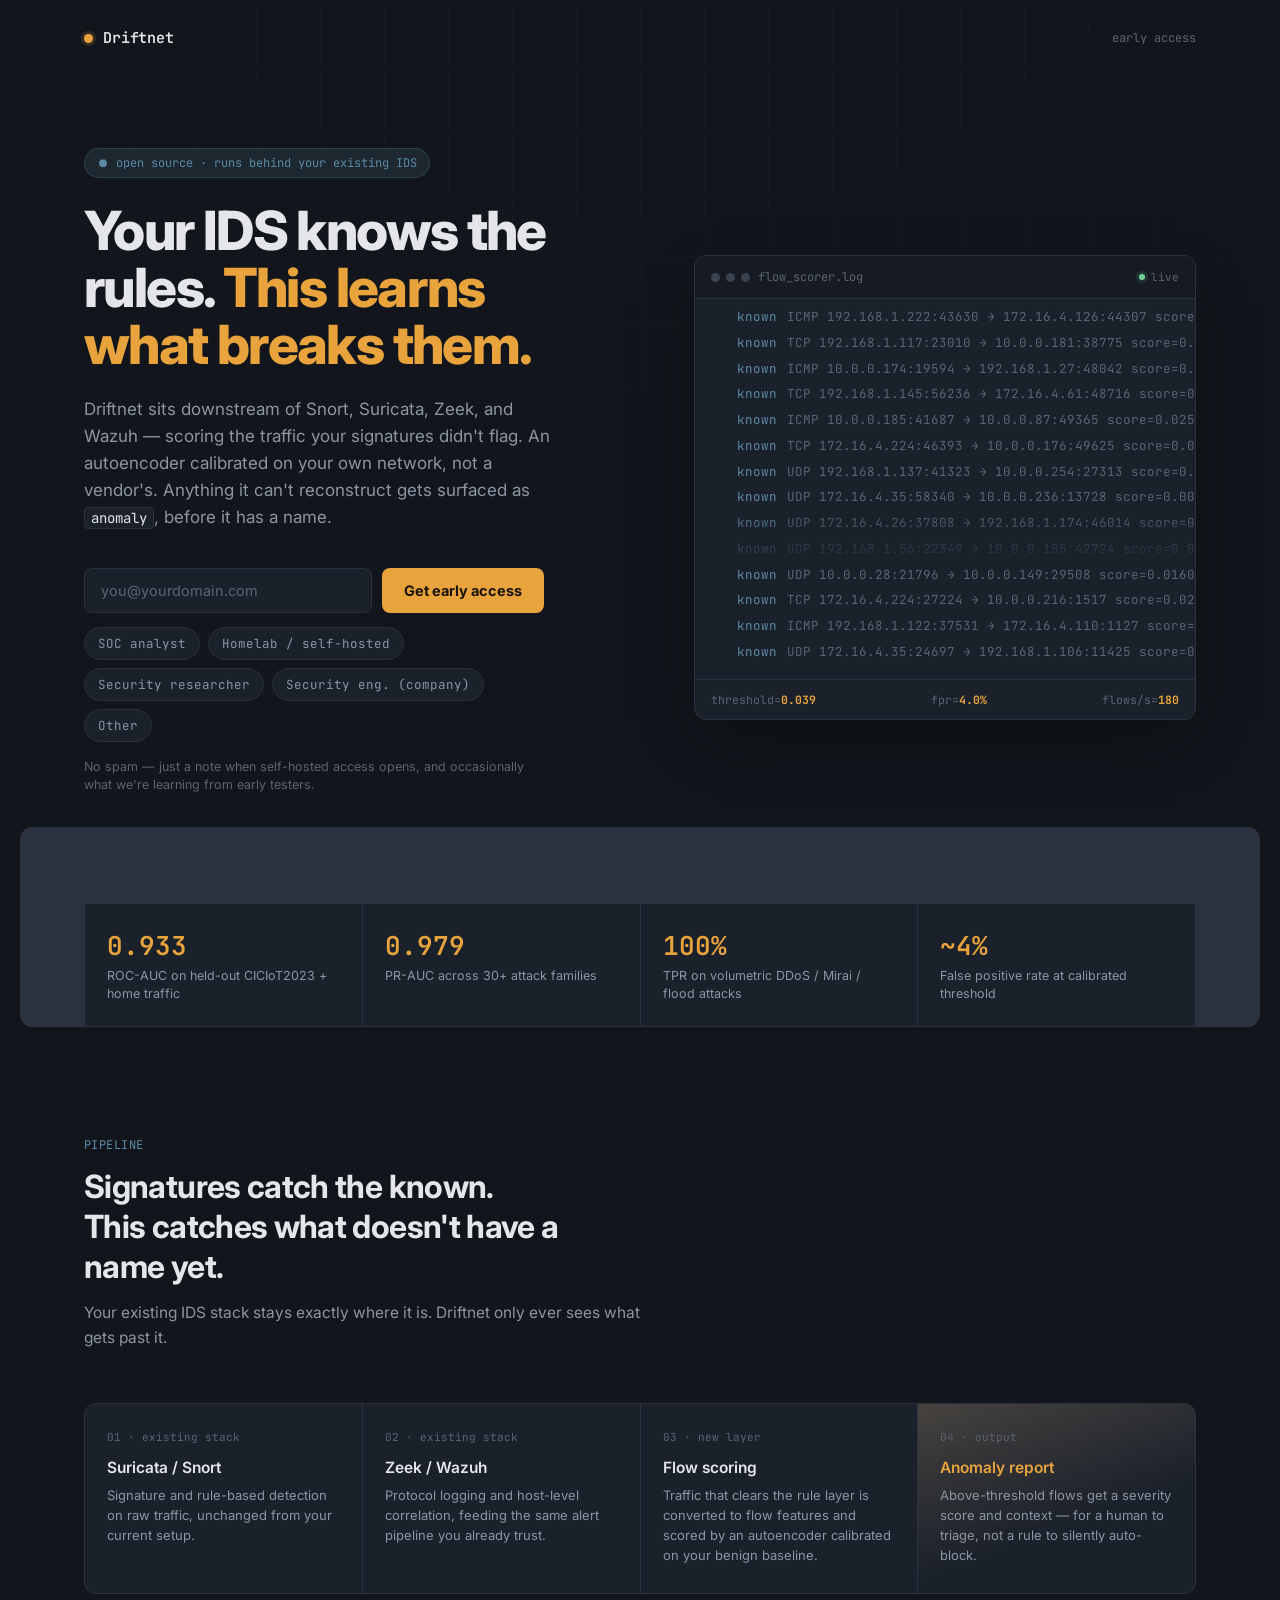
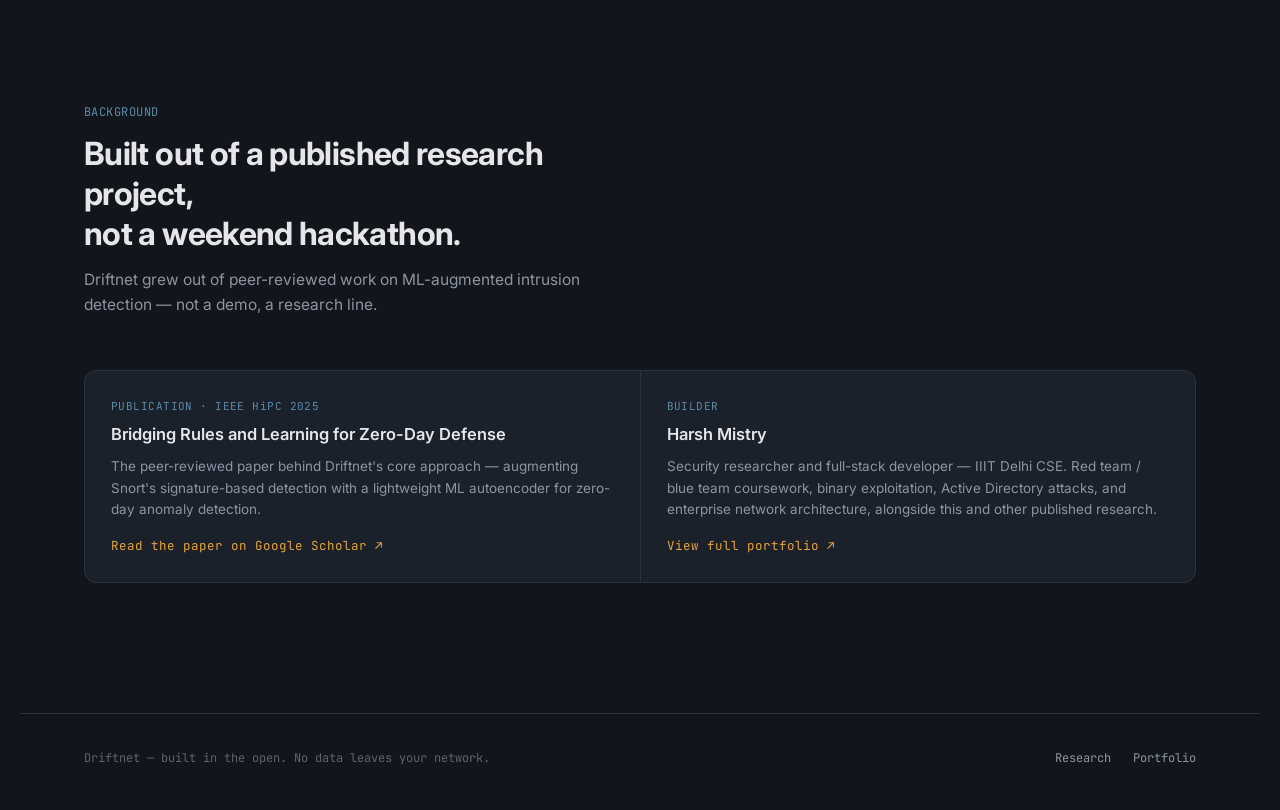
==== index.html @ 65f0adce "chore: initialize models and test" ====
<!doctype html>
<html lang="en">
    <head>
        <meta charset="UTF-8" />
        <meta name="viewport" content="width=device-width, initial-scale=1.0" />
        <title>Driftnet — Catch what your IDS missed</title>
        <style>
            @import url("https://fonts.googleapis.com/css2?family=Inter:wght@400;500;600;700;800&family=JetBrains+Mono:wght@400;500;600&display=swap");

            :root {
                --bg: #12161c;
                --surface: #1b212b;
                --surface-2: #20283380;
                --border: #2a323f;
                --text: #e4e6ea;
                --text-dim: #8c95a3;
                --text-faint: #5b6472;
                --amber: #e8a33d;
                --amber-dim: #e8a33d26;
                --steel: #5b8aa6;
                --steel-dim: #5b8aa626;
                --mono: "JetBrains Mono", monospace;
                --sans: "Inter", -apple-system, sans-serif;
            }

            * {
                margin: 0;
                padding: 0;
                box-sizing: border-box;
            }

            body {
                background: var(--bg);
                color: var(--text);
                font-family: var(--sans);
                -webkit-font-smoothing: antialiased;
                overflow-x: hidden;
            }

            a {
                color: inherit;
                text-decoration: none;
            }

            ::selection {
                background: var(--amber-dim);
                color: var(--amber);
            }

            /* ---------- background texture ---------- */
            .grid-overlay {
                position: fixed;
                inset: 0;
                background-image:
                    linear-gradient(var(--border) 1px, transparent 1px),
                    linear-gradient(90deg, var(--border) 1px, transparent 1px);
                background-size: 64px 64px;
                opacity: 0.18;
                pointer-events: none;
                z-index: 0;
                mask-image: radial-gradient(
                    ellipse 80% 60% at 50% 0%,
                    black 40%,
                    transparent 90%
                );
            }

            /* ---------- nav ---------- */
            nav {
                position: relative;
                z-index: 10;
                display: flex;
                align-items: center;
                justify-content: space-between;
                padding: 28px clamp(20px, 5vw, 64px);
                max-width: 1240px;
                margin: 0 auto;
            }

            .logo {
                display: flex;
                align-items: center;
                gap: 10px;
                font-family: var(--mono);
                font-weight: 600;
                font-size: 15px;
                letter-spacing: -0.01em;
            }

            .logo-mark {
                width: 9px;
                height: 9px;
                border-radius: 50%;
                background: var(--amber);
                box-shadow: 0 0 0 3px var(--amber-dim);
            }

            .nav-meta {
                font-family: var(--mono);
                font-size: 12px;
                color: var(--text-faint);
                display: flex;
                align-items: center;
                gap: 8px;
            }

            /* ---------- hero ---------- */
            .hero {
                position: relative;
                z-index: 5;
                max-width: 1240px;
                margin: 0 auto;
                padding: clamp(40px, 8vh, 88px) clamp(20px, 5vw, 64px) 0;
                display: grid;
                grid-template-columns: 1.05fr 0.95fr;
                gap: 56px;
                align-items: center;
            }

            @media (max-width: 920px) {
                .hero {
                    grid-template-columns: 1fr;
                    padding-top: 32px;
                }
            }

            .eyebrow {
                display: inline-flex;
                align-items: center;
                gap: 8px;
                font-family: var(--mono);
                font-size: 12px;
                color: var(--steel);
                background: var(--steel-dim);
                border: 1px solid #5b8aa640;
                padding: 6px 12px;
                border-radius: 100px;
                margin-bottom: 24px;
            }

            h1 {
                font-size: clamp(34px, 4.4vw, 54px);
                line-height: 1.06;
                letter-spacing: -0.03em;
                font-weight: 800;
                margin-bottom: 22px;
            }

            h1 .accent {
                color: var(--amber);
            }

            .sub {
                font-size: 17px;
                line-height: 1.6;
                color: var(--text-dim);
                max-width: 480px;
                margin-bottom: 36px;
            }

            .sub code {
                font-family: var(--mono);
                font-size: 14px;
                background: var(--surface);
                border: 1px solid var(--border);
                padding: 1px 6px;
                border-radius: 4px;
                color: var(--text);
            }

            /* ---------- form ---------- */
            .signup {
                max-width: 460px;
            }

            .signup-row {
                display: flex;
                gap: 10px;
                margin-bottom: 14px;
            }

            @media (max-width: 480px) {
                .signup-row {
                    flex-direction: column;
                }
            }

            input[type="email"] {
                flex: 1;
                background: var(--surface);
                border: 1px solid var(--border);
                border-radius: 8px;
                padding: 13px 16px;
                color: var(--text);
                font-family: var(--sans);
                font-size: 14.5px;
                outline: none;
                transition: border-color 0.15s ease;
                min-width: 0;
            }

            input[type="email"]:focus {
                border-color: var(--amber);
            }

            input[type="email"]::placeholder {
                color: var(--text-faint);
            }

            .btn {
                background: var(--amber);
                color: #1a1305;
                border: none;
                border-radius: 8px;
                padding: 13px 22px;
                font-family: var(--sans);
                font-weight: 700;
                font-size: 14.5px;
                cursor: pointer;
                white-space: nowrap;
                transition:
                    transform 0.12s ease,
                    box-shadow 0.12s ease;
            }

            .btn:hover {
                transform: translateY(-1px);
                box-shadow: 0 6px 20px -4px var(--amber-dim);
            }
            .btn:active {
                transform: translateY(0);
            }
            .btn:disabled {
                opacity: 0.6;
                cursor: default;
                transform: none;
                box-shadow: none;
            }

            .role-select {
                display: flex;
                flex-wrap: wrap;
                gap: 8px;
                margin-bottom: 16px;
            }

            .role-chip {
                font-family: var(--mono);
                font-size: 12.5px;
                color: var(--text-dim);
                background: var(--surface);
                border: 1px solid var(--border);
                padding: 7px 13px;
                border-radius: 100px;
                cursor: pointer;
                transition: all 0.12s ease;
                user-select: none;
            }

            .role-chip:hover {
                border-color: var(--text-faint);
                color: var(--text);
            }

            .role-chip.active {
                background: var(--amber-dim);
                border-color: var(--amber);
                color: var(--amber);
            }

            .form-note {
                font-size: 12.5px;
                color: var(--text-faint);
                line-height: 1.5;
            }

            .form-status {
                font-family: var(--mono);
                font-size: 13px;
                margin-top: 14px;
                min-height: 18px;
            }

            .form-status.success {
                color: #6fcf97;
            }
            .form-status.error {
                color: #e07856;
            }

            /* ---------- log stream panel ---------- */
            .stream-panel {
                background: var(--surface);
                border: 1px solid var(--border);
                border-radius: 12px;
                overflow: hidden;
                box-shadow: 0 24px 60px -20px #00000080;
            }

            .stream-head {
                display: flex;
                align-items: center;
                justify-content: space-between;
                padding: 13px 16px;
                border-bottom: 1px solid var(--border);
                background: #161b23;
            }

            .stream-head-left {
                display: flex;
                align-items: center;
                gap: 8px;
                font-family: var(--mono);
                font-size: 12px;
                color: var(--text-faint);
            }

            .dot-row {
                display: flex;
                gap: 6px;
            }
            .win-dot {
                width: 9px;
                height: 9px;
                border-radius: 50%;
                background: #3a4250;
            }

            .live-pill {
                display: flex;
                align-items: center;
                gap: 6px;
                font-family: var(--mono);
                font-size: 11px;
                color: var(--text-faint);
            }

            .live-dot {
                width: 6px;
                height: 6px;
                border-radius: 50%;
                background: #6fcf97;
                box-shadow: 0 0 0 3px #6fcf9722;
                animation: pulse 2s ease-in-out infinite;
            }

            @keyframes pulse {
                0%,
                100% {
                    opacity: 1;
                }
                50% {
                    opacity: 0.4;
                }
            }

            .stream-body {
                height: 380px;
                overflow: hidden;
                padding: 14px 0;
                position: relative;
                font-family: var(--mono);
                font-size: 12.5px;
                line-height: 1.9;
            }

            .stream-body::after {
                content: "";
                position: absolute;
                bottom: 0;
                left: 0;
                right: 0;
                height: 60px;
                background: linear-gradient(transparent, var(--surface));
                pointer-events: none;
            }

            .log-line {
                display: flex;
                gap: 10px;
                padding: 1px 18px;
                white-space: nowrap;
                color: var(--text-faint);
            }

            .log-line .tag {
                flex-shrink: 0;
                width: 64px;
                text-align: right;
                color: var(--steel);
            }

            .log-line.anomaly {
                background: var(--amber-dim);
                color: var(--amber);
                border-radius: 4px;
                margin: 2px 8px;
                padding: 3px 10px;
            }

            .log-line.anomaly .tag {
                color: var(--amber);
                font-weight: 600;
            }

            .stream-foot {
                border-top: 1px solid var(--border);
                padding: 12px 16px;
                display: flex;
                justify-content: space-between;
                font-family: var(--mono);
                font-size: 11.5px;
                color: var(--text-faint);
            }

            .stream-foot b {
                color: var(--amber);
            }

            /* ---------- proof strip ---------- */
            .proof {
                position: relative;
                z-index: 5;
                max-width: 1240px;
                margin: 0 auto;
                padding: 76px clamp(20px, 5vw, 64px) 0;
                display: grid;
                grid-template-columns: repeat(4, 1fr);
                gap: 1px;
                background: var(--border);
                border: 1px solid var(--border);
                border-radius: 12px;
                overflow: hidden;
            }

            @media (max-width: 760px) {
                .proof {
                    grid-template-columns: repeat(2, 1fr);
                }
            }

            .proof-cell {
                background: var(--surface);
                padding: 24px 22px;
            }

            .proof-num {
                font-family: var(--mono);
                font-size: 26px;
                font-weight: 600;
                color: var(--amber);
                margin-bottom: 4px;
            }

            .proof-label {
                font-size: 12.5px;
                color: var(--text-dim);
                line-height: 1.4;
            }

            /* ---------- how it works ---------- */
            .section {
                position: relative;
                z-index: 5;
                max-width: 1240px;
                margin: 0 auto;
                padding: 110px clamp(20px, 5vw, 64px) 0;
            }

            .section-head {
                max-width: 560px;
                margin-bottom: 52px;
            }

            .section-label {
                font-family: var(--mono);
                font-size: 12px;
                color: var(--steel);
                margin-bottom: 14px;
                letter-spacing: 0.04em;
            }

            .section-head h2 {
                font-size: clamp(24px, 3vw, 32px);
                letter-spacing: -0.02em;
                font-weight: 700;
                line-height: 1.25;
                margin-bottom: 14px;
            }

            .section-head p {
                color: var(--text-dim);
                font-size: 15.5px;
                line-height: 1.6;
            }

            .pipeline {
                display: grid;
                grid-template-columns: repeat(4, 1fr);
                gap: 1px;
                background: var(--border);
                border: 1px solid var(--border);
                border-radius: 12px;
                overflow: hidden;
            }

            @media (max-width: 880px) {
                .pipeline {
                    grid-template-columns: 1fr;
                }
            }

            .stage {
                background: var(--surface);
                padding: 26px 22px 28px;
                position: relative;
            }

            .stage.final {
                background: linear-gradient(
                    160deg,
                    var(--amber-dim),
                    var(--surface) 60%
                );
            }

            .stage-tag {
                font-family: var(--mono);
                font-size: 11px;
                color: var(--text-faint);
                margin-bottom: 14px;
            }

            .stage h3 {
                font-size: 15.5px;
                font-weight: 600;
                margin-bottom: 8px;
            }

            .stage p {
                font-size: 13px;
                color: var(--text-dim);
                line-height: 1.55;
            }

            .stage.final h3 {
                color: var(--amber);
            }

            /* ---------- credibility / about section ---------- */
            .credibility {
                position: relative;
                z-index: 5;
                max-width: 1240px;
                margin: 0 auto;
                padding: 110px clamp(20px, 5vw, 64px) 0;
            }

            .credibility-grid {
                display: grid;
                grid-template-columns: 1fr 1fr;
                gap: 1px;
                background: var(--border);
                border: 1px solid var(--border);
                border-radius: 12px;
                overflow: hidden;
            }

            @media (max-width: 760px) {
                .credibility-grid {
                    grid-template-columns: 1fr;
                }
            }

            .cred-card {
                background: var(--surface);
                padding: 28px 26px;
                display: flex;
                flex-direction: column;
                gap: 10px;
            }

            .cred-tag {
                font-family: var(--mono);
                font-size: 11px;
                color: var(--steel);
                letter-spacing: 0.04em;
            }

            .cred-card h3 {
                font-size: 16.5px;
                font-weight: 600;
                line-height: 1.4;
            }

            .cred-card p {
                font-size: 13.5px;
                color: var(--text-dim);
                line-height: 1.6;
            }

            .cred-link {
                margin-top: 6px;
                font-family: var(--mono);
                font-size: 12.5px;
                color: var(--amber);
                display: inline-flex;
                align-items: center;
                gap: 6px;
                width: fit-content;
            }

            .cred-link:hover {
                text-decoration: underline;
            }

            /* ---------- footer ---------- */
            footer {
                position: relative;
                z-index: 5;
                max-width: 1240px;
                margin: 130px auto 0;
                padding: 36px clamp(20px, 5vw, 64px) 44px;
                border-top: 1px solid var(--border);
                display: flex;
                align-items: center;
                justify-content: space-between;
                flex-wrap: wrap;
                gap: 16px;
            }

            .footer-text {
                font-family: var(--mono);
                font-size: 12px;
                color: var(--text-faint);
            }

            .footer-links {
                display: flex;
                gap: 22px;
                font-family: var(--mono);
                font-size: 12px;
                color: var(--text-dim);
            }

            .footer-links a:hover {
                color: var(--amber);
            }
        </style>
    </head>
    <body>
        <div class="grid-overlay"></div>

        <nav>
            <div class="logo">
                <span class="logo-mark"></span>
                Driftnet
            </div>
            <div class="nav-meta">
                <span id="visitor-count">early access</span>
            </div>
        </nav>

        <section class="hero">
            <div class="hero-copy">
                <div class="eyebrow">
                    ⏺ open source · runs behind your existing IDS
                </div>
                <h1>
                    Your IDS knows the<br />rules.
                    <span class="accent"
                        >This learns<br />what breaks them.</span
                    >
                </h1>
                <p class="sub">
                    Driftnet sits downstream of Snort, Suricata, Zeek, and Wazuh
                    — scoring the traffic your signatures didn't flag. An
                    autoencoder calibrated on your own network, not a vendor's.
                    Anything it can't reconstruct gets surfaced as
                    <code>anomaly</code>, before it has a name.
                </p>

                <form class="signup" id="waitlist-form">
                    <div class="signup-row">
                        <input
                            type="email"
                            id="email-input"
                            placeholder="you@yourdomain.com"
                            required
                            autocomplete="email"
                        />
                        <button type="submit" class="btn" id="submit-btn">
                            Get early access
                        </button>
                    </div>

                    <div class="role-select" id="role-select">
                        <div class="role-chip" data-role="SOC analyst">
                            SOC analyst
                        </div>
                        <div
                            class="role-chip"
                            data-role="Homelab / self-hosted"
                        >
                            Homelab / self-hosted
                        </div>
                        <div class="role-chip" data-role="Security researcher">
                            Security researcher
                        </div>
                        <div
                            class="role-chip"
                            data-role="Security engineer (company)"
                        >
                            Security eng. (company)
                        </div>
                        <div class="role-chip" data-role="Other">Other</div>
                    </div>

                    <div class="form-note">
                        No spam — just a note when self-hosted access opens, and
                        occasionally what we're learning from early testers.
                    </div>
                    <div class="form-status" id="form-status"></div>
                </form>
            </div>

            <div class="stream-panel">
                <div class="stream-head">
                    <div class="stream-head-left">
                        <div class="dot-row">
                            <div class="win-dot"></div>
                            <div class="win-dot"></div>
                            <div class="win-dot"></div>
                        </div>
                        <span>flow_scorer.log</span>
                    </div>
                    <div class="live-pill">
                        <span class="live-dot"></span>live
                    </div>
                </div>
                <div class="stream-body" id="stream-body"></div>
                <div class="stream-foot">
                    <span>threshold=<b>0.039</b></span>
                    <span>fpr=<b>4.0%</b></span>
                    <span>flows/s=<b id="flow-rate">—</b></span>
                </div>
            </div>
        </section>

        <div class="proof">
            <div class="proof-cell">
                <div class="proof-num">0.933</div>
                <div class="proof-label">
                    ROC-AUC on held-out CICIoT2023 + home traffic
                </div>
            </div>
            <div class="proof-cell">
                <div class="proof-num">0.979</div>
                <div class="proof-label">PR-AUC across 30+ attack families</div>
            </div>
            <div class="proof-cell">
                <div class="proof-num">100%</div>
                <div class="proof-label">
                    TPR on volumetric DDoS / Mirai / flood attacks
                </div>
            </div>
            <div class="proof-cell">
                <div class="proof-num">~4%</div>
                <div class="proof-label">
                    False positive rate at calibrated threshold
                </div>
            </div>
        </div>

        <section class="section">
            <div class="section-head">
                <div class="section-label">PIPELINE</div>
                <h2>
                    Signatures catch the known.<br />This catches what doesn't
                    have a name yet.
                </h2>
                <p>
                    Your existing IDS stack stays exactly where it is. Driftnet
                    only ever sees what gets past it.
                </p>
            </div>

            <div class="pipeline">
                <div class="stage">
                    <div class="stage-tag">01 · existing stack</div>
                    <h3>Suricata / Snort</h3>
                    <p>
                        Signature and rule-based detection on raw traffic,
                        unchanged from your current setup.
                    </p>
                </div>
                <div class="stage">
                    <div class="stage-tag">02 · existing stack</div>
                    <h3>Zeek / Wazuh</h3>
                    <p>
                        Protocol logging and host-level correlation, feeding the
                        same alert pipeline you already trust.
                    </p>
                </div>
                <div class="stage">
                    <div class="stage-tag">03 · new layer</div>
                    <h3>Flow scoring</h3>
                    <p>
                        Traffic that clears the rule layer is converted to flow
                        features and scored by an autoencoder calibrated on your
                        benign baseline.
                    </p>
                </div>
                <div class="stage final">
                    <div class="stage-tag">04 · output</div>
                    <h3>Anomaly report</h3>
                    <p>
                        Above-threshold flows get a severity score and context —
                        for a human to triage, not a rule to silently
                        auto-block.
                    </p>
                </div>
            </div>
        </section>

        <section class="credibility">
            <div class="section-head">
                <div class="section-label">BACKGROUND</div>
                <h2>
                    Built out of a published research project,<br />not a
                    weekend hackathon.
                </h2>
                <p>
                    Driftnet grew out of peer-reviewed work on ML-augmented
                    intrusion detection — not a demo, a research line.
                </p>
            </div>

            <div class="credibility-grid">
                <div class="cred-card">
                    <div class="cred-tag">PUBLICATION · IEEE HiPC 2025</div>
                    <h3>Bridging Rules and Learning for Zero-Day Defense</h3>
                    <p>
                        The peer-reviewed paper behind Driftnet's core approach
                        — augmenting Snort's signature-based detection with a
                        lightweight ML autoencoder for zero-day anomaly
                        detection.
                    </p>
                    <a
                        class="cred-link"
                        href="https://scholar.google.com/citations?view_op=view_citation&hl=en&user=h-0JyZwAAAAJ&citation_for_view=h-0JyZwAAAAJ:u-x6o8ySG0sC"
                        target="_blank"
                        rel="noopener"
                        >Read the paper on Google Scholar ↗</a
                    >
                </div>
                <div class="cred-card">
                    <div class="cred-tag">BUILDER</div>
                    <h3>Harsh Mistry</h3>
                    <p>
                        Security researcher and full-stack developer — IIIT
                        Delhi CSE. Red team / blue team coursework, binary
                        exploitation, Active Directory attacks, and enterprise
                        network architecture, alongside this and other published
                        research.
                    </p>
                    <a
                        class="cred-link"
                        href="https://fakepickle.github.io"
                        target="_blank"
                        rel="noopener"
                        >View full portfolio ↗</a
                    >
                </div>
            </div>
        </section>

        <footer>
            <div class="footer-text">
                Driftnet — built in the open. No data leaves your network.
            </div>
            <div class="footer-links">
                <a
                    href="https://scholar.google.com/citations?view_op=view_citation&hl=en&user=h-0JyZwAAAAJ&citation_for_view=h-0JyZwAAAAJ:u-x6o8ySG0sC"
                    target="_blank"
                    rel="noopener"
                    >Research</a
                >
                <a
                    href="https://fakepickle.github.io"
                    target="_blank"
                    rel="noopener"
                    >Portfolio</a
                >
            </div>
        </footer>

        <script>
            // ---------------- simulated log stream ----------------
            const protocols = ["TCP", "UDP", "ICMP"];
            const subnets = ["192.168.1.", "10.0.0.", "172.16.4."];

            function randIp() {
                const base =
                    subnets[Math.floor(Math.random() * subnets.length)];
                return base + Math.floor(Math.random() * 254 + 1);
            }

            function randPort() {
                return Math.floor(Math.random() * 60000 + 1024);
            }

            function makeLine(forceAnomaly = false) {
                const isAnomaly = forceAnomaly || Math.random() < 0.07;
                const proto =
                    protocols[Math.floor(Math.random() * protocols.length)];
                const src = randIp() + ":" + randPort();
                const dst = randIp() + ":" + randPort();
                const score = isAnomaly
                    ? (Math.random() * 1.4 + 1.1).toFixed(4)
                    : (Math.random() * 0.035).toFixed(4);
                const tag = isAnomaly ? "ANOMALY" : "known";

                const line = document.createElement("div");
                line.className = "log-line" + (isAnomaly ? " anomaly" : "");
                line.innerHTML = `<span class="tag">${tag}</span><span>${proto.padEnd(4)} ${src} → ${dst}  score=${score}</span>`;
                return line;
            }

            const streamBody = document.getElementById("stream-body");
            let lineCount = 0;
            const MAX_LINES = 26;

            function pushLine() {
                const forceAnomaly = lineCount > 0 && lineCount % 19 === 0;
                const line = makeLine(forceAnomaly);
                streamBody.appendChild(line);
                lineCount++;

                while (streamBody.children.length > MAX_LINES) {
                    streamBody.removeChild(streamBody.firstChild);
                }
                streamBody.scrollTop = streamBody.scrollHeight;
            }

            for (let i = 0; i < 14; i++) pushLine();
            setInterval(pushLine, 420);

            // fake flow rate ticker
            const flowRateEl = document.getElementById("flow-rate");
            setInterval(() => {
                flowRateEl.textContent = (Math.random() * 40 + 180).toFixed(0);
            }, 1400);

            // ---------------- role chip selection ----------------
            let selectedRole = null;
            document.querySelectorAll(".role-chip").forEach((chip) => {
                chip.addEventListener("click", () => {
                    document
                        .querySelectorAll(".role-chip")
                        .forEach((c) => c.classList.remove("active"));
                    chip.classList.add("active");
                    selectedRole = chip.dataset.role;
                });
            });

            // ---------------- form submission ----------------
            const SUPABASE_URL = "https://gbleozojungpvnszawue.supabase.co";
            const SUPABASE_ANON_KEY =
                "eyJhbGciOiJIUzI1NiIsInR5cCI6IkpXVCJ9.eyJpc3MiOiJzdXBhYmFzZSIsInJlZiI6ImdibGVvem9qdW5ncHZuc3phd3VlIiwicm9sZSI6ImFub24iLCJpYXQiOjE3ODI4MjI5NTMsImV4cCI6MjA5ODM5ODk1M30.zE3Fz7JQcG-eE9QYt3f_kKQ6hJAIV9VL9D2dZzHRfQg";

            const form = document.getElementById("waitlist-form");
            const statusEl = document.getElementById("form-status");
            const submitBtn = document.getElementById("submit-btn");

            form.addEventListener("submit", async (e) => {
                e.preventDefault();
                const email = document
                    .getElementById("email-input")
                    .value.trim();

                if (!email) return;

                submitBtn.disabled = true;
                submitBtn.textContent = "Adding...";
                statusEl.textContent = "";
                statusEl.className = "form-status";

                try {
                    const res = await fetch(
                        `${SUPABASE_URL}/rest/v1/waitlist`,
                        {
                            method: "POST",
                            headers: {
                                "Content-Type": "application/json",
                                apikey: SUPABASE_ANON_KEY,
                                Authorization: `Bearer ${SUPABASE_ANON_KEY}`,
                                Prefer: "return=minimal",
                            },
                            body: JSON.stringify({ email, role: selectedRole }),
                        },
                    );

                    if (res.ok) {
                        statusEl.textContent =
                            "✓ you're on the list — check your inbox for confirmation";
                        statusEl.className = "form-status success";
                        form.reset();
                        document
                            .querySelectorAll(".role-chip")
                            .forEach((c) => c.classList.remove("active"));
                        selectedRole = null;
                    } else if (res.status === 409) {
                        statusEl.textContent =
                            "⏺ that email is already on the list";
                        statusEl.className = "form-status error";
                    } else {
                        throw new Error("request failed");
                    }
                } catch (err) {
                    statusEl.textContent =
                        "⏺ something went wrong — try again in a moment";
                    statusEl.className = "form-status error";
                } finally {
                    submitBtn.disabled = false;
                    submitBtn.textContent = "Get early access";
                }
            });
        </script>
    </body>
</html>
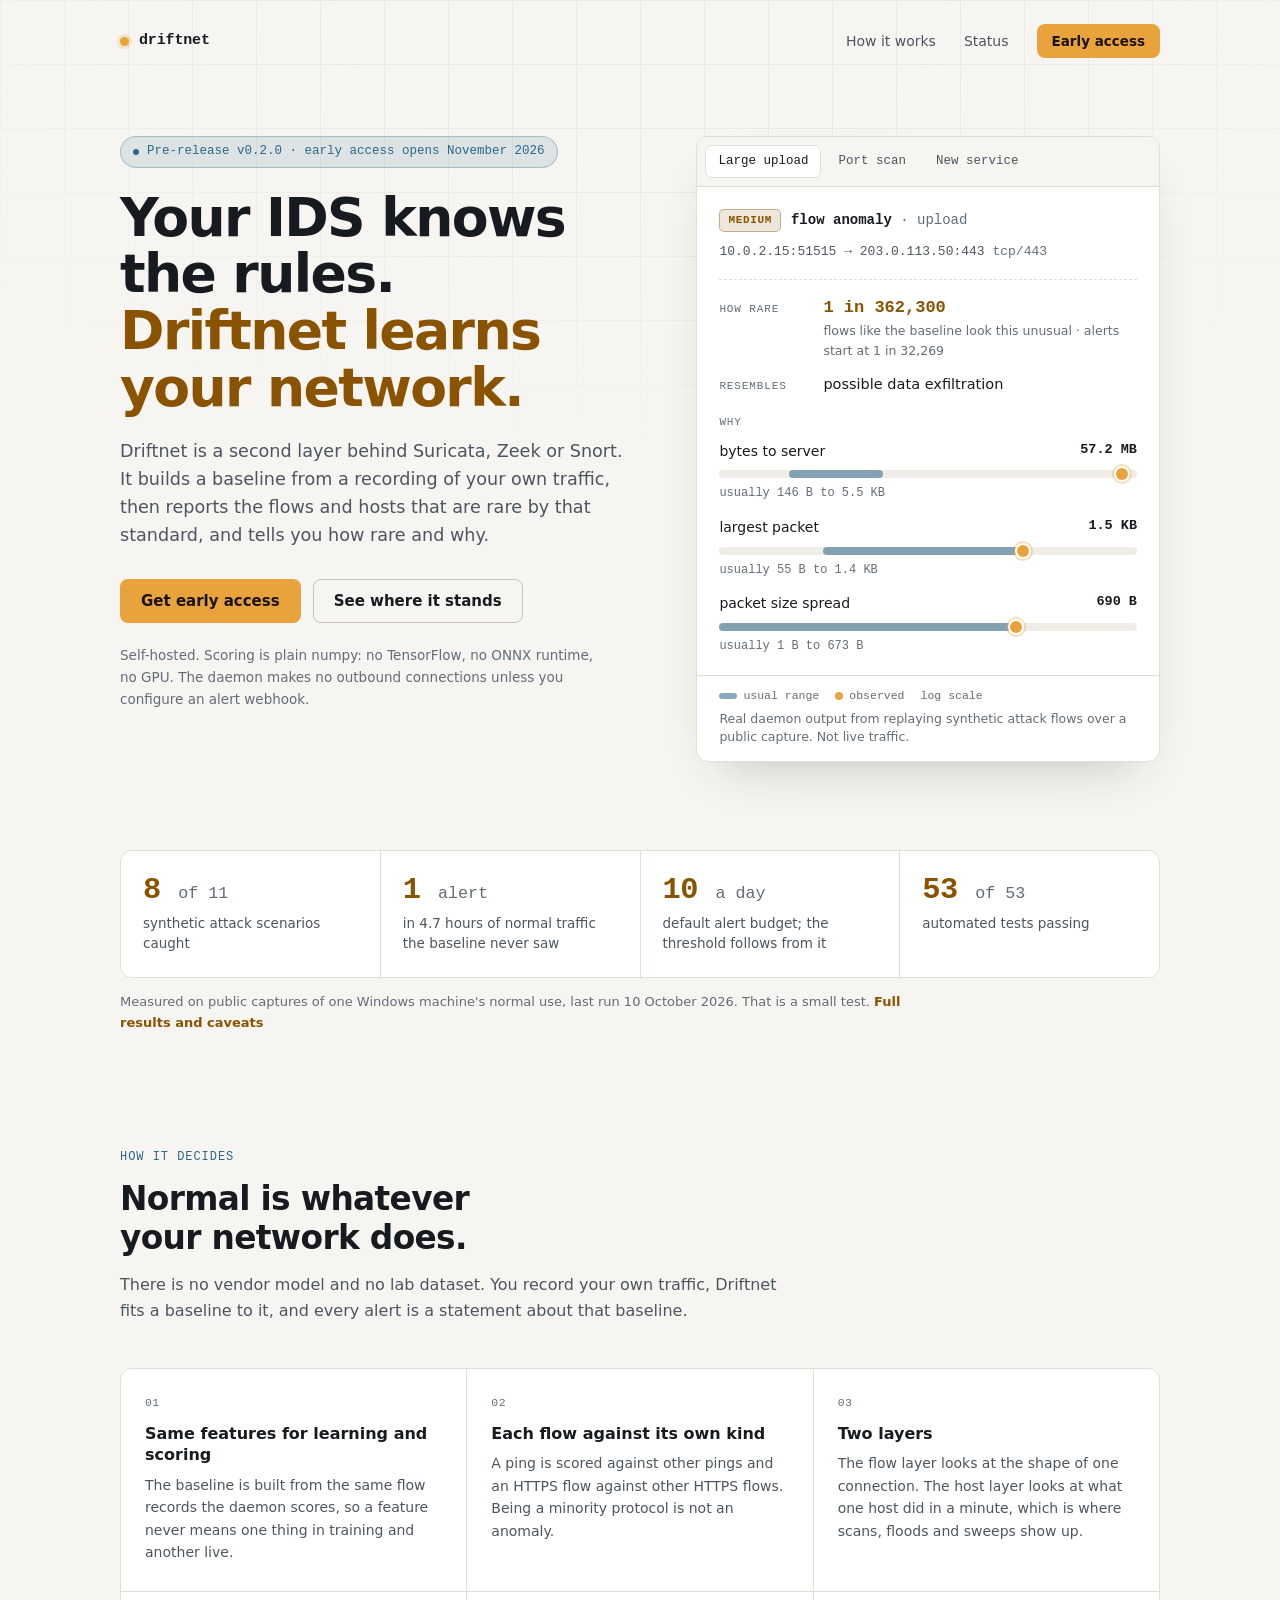
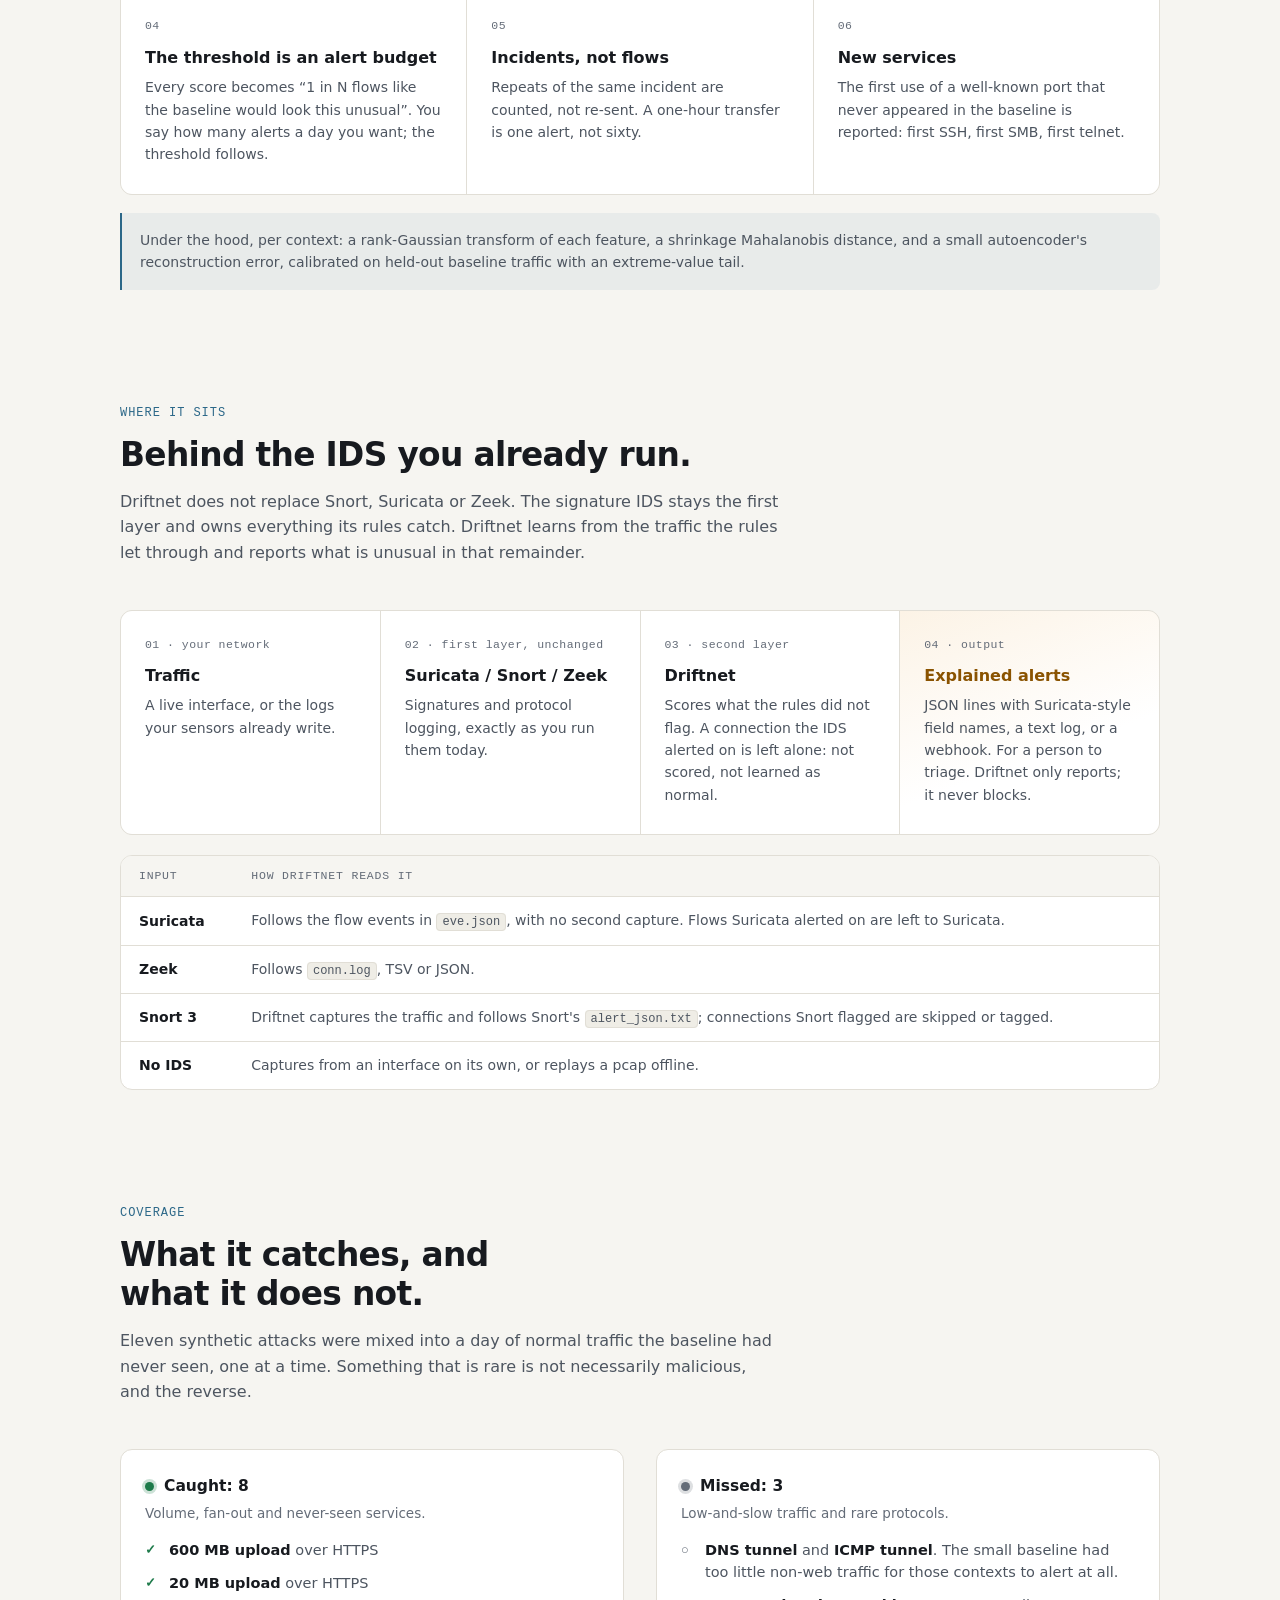
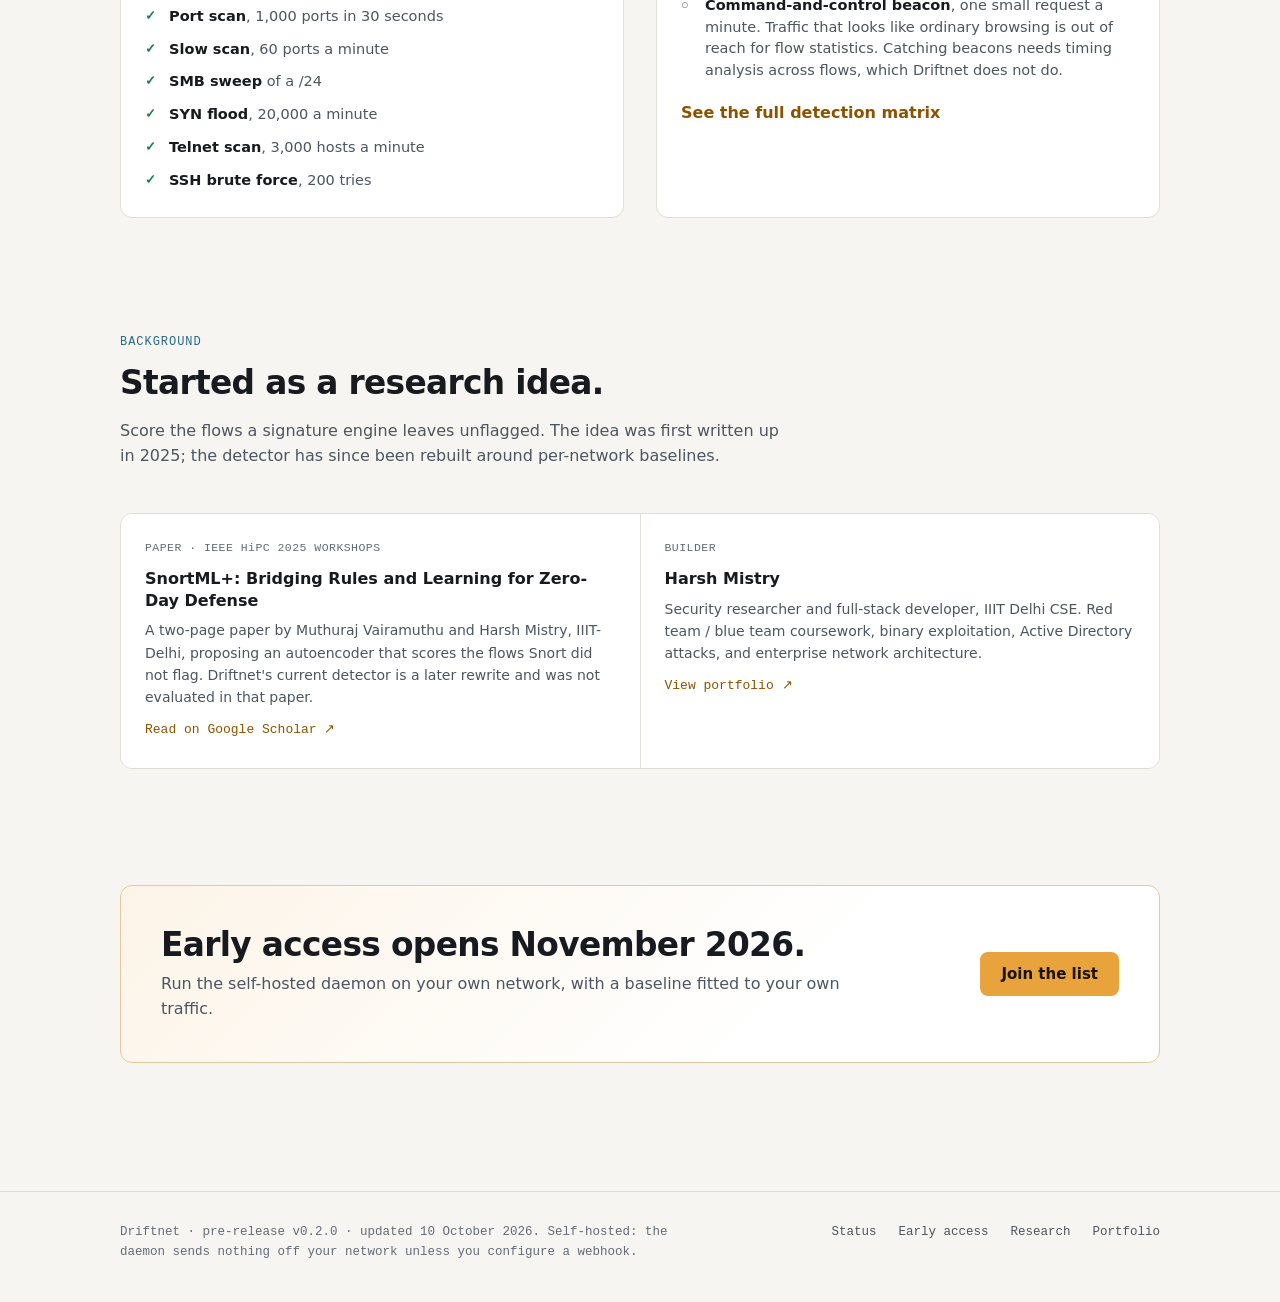
==== commit 362dec6b: "feat: replace the landing page with the three-page site - index.html: overview, example alerts from " ====
--- a/index.html
+++ b/index.html
@@ -3,1029 +3,698 @@
     <head>
         <meta charset="UTF-8" />
         <meta name="viewport" content="width=device-width, initial-scale=1.0" />
-        <title>Driftnet — Catch what your IDS missed</title>
-        <style>
-            @import url("https://fonts.googleapis.com/css2?family=Inter:wght@400;500;600;700;800&family=JetBrains+Mono:wght@400;500;600&display=swap");
-
-            :root {
-                --bg: #12161c;
-                --surface: #1b212b;
-                --surface-2: #20283380;
-                --border: #2a323f;
-                --text: #e4e6ea;
-                --text-dim: #8c95a3;
-                --text-faint: #5b6472;
-                --amber: #e8a33d;
-                --amber-dim: #e8a33d26;
-                --steel: #5b8aa6;
-                --steel-dim: #5b8aa626;
-                --mono: "JetBrains Mono", monospace;
-                --sans: "Inter", -apple-system, sans-serif;
-            }
-
-            * {
-                margin: 0;
-                padding: 0;
-                box-sizing: border-box;
-            }
-
-            body {
-                background: var(--bg);
-                color: var(--text);
-                font-family: var(--sans);
-                -webkit-font-smoothing: antialiased;
-                overflow-x: hidden;
-            }
-
-            a {
-                color: inherit;
-                text-decoration: none;
-            }
-
-            ::selection {
-                background: var(--amber-dim);
-                color: var(--amber);
-            }
-
-            /* ---------- background texture ---------- */
-            .grid-overlay {
-                position: fixed;
-                inset: 0;
-                background-image:
-                    linear-gradient(var(--border) 1px, transparent 1px),
-                    linear-gradient(90deg, var(--border) 1px, transparent 1px);
-                background-size: 64px 64px;
-                opacity: 0.18;
-                pointer-events: none;
-                z-index: 0;
-                mask-image: radial-gradient(
-                    ellipse 80% 60% at 50% 0%,
-                    black 40%,
-                    transparent 90%
-                );
-            }
-
-            /* ---------- nav ---------- */
-            nav {
-                position: relative;
-                z-index: 10;
-                display: flex;
-                align-items: center;
-                justify-content: space-between;
-                padding: 28px clamp(20px, 5vw, 64px);
-                max-width: 1240px;
-                margin: 0 auto;
-            }
-
-            .logo {
-                display: flex;
-                align-items: center;
-                gap: 10px;
-                font-family: var(--mono);
-                font-weight: 600;
-                font-size: 15px;
-                letter-spacing: -0.01em;
-            }
-
-            .logo-mark {
-                width: 9px;
-                height: 9px;
-                border-radius: 50%;
-                background: var(--amber);
-                box-shadow: 0 0 0 3px var(--amber-dim);
-            }
-
-            .nav-meta {
-                font-family: var(--mono);
-                font-size: 12px;
-                color: var(--text-faint);
-                display: flex;
-                align-items: center;
-                gap: 8px;
-            }
-
-            /* ---------- hero ---------- */
-            .hero {
-                position: relative;
-                z-index: 5;
-                max-width: 1240px;
-                margin: 0 auto;
-                padding: clamp(40px, 8vh, 88px) clamp(20px, 5vw, 64px) 0;
-                display: grid;
-                grid-template-columns: 1.05fr 0.95fr;
-                gap: 56px;
-                align-items: center;
-            }
-
-            @media (max-width: 920px) {
-                .hero {
-                    grid-template-columns: 1fr;
-                    padding-top: 32px;
-                }
-            }
-
-            .eyebrow {
-                display: inline-flex;
-                align-items: center;
-                gap: 8px;
-                font-family: var(--mono);
-                font-size: 12px;
-                color: var(--steel);
-                background: var(--steel-dim);
-                border: 1px solid #5b8aa640;
-                padding: 6px 12px;
-                border-radius: 100px;
-                margin-bottom: 24px;
-            }
-
-            h1 {
-                font-size: clamp(34px, 4.4vw, 54px);
-                line-height: 1.06;
-                letter-spacing: -0.03em;
-                font-weight: 800;
-                margin-bottom: 22px;
-            }
-
-            h1 .accent {
-                color: var(--amber);
-            }
-
-            .sub {
-                font-size: 17px;
-                line-height: 1.6;
-                color: var(--text-dim);
-                max-width: 480px;
-                margin-bottom: 36px;
-            }
-
-            .sub code {
-                font-family: var(--mono);
-                font-size: 14px;
-                background: var(--surface);
-                border: 1px solid var(--border);
-                padding: 1px 6px;
-                border-radius: 4px;
-                color: var(--text);
-            }
-
-            /* ---------- form ---------- */
-            .signup {
-                max-width: 460px;
-            }
-
-            .signup-row {
-                display: flex;
-                gap: 10px;
-                margin-bottom: 14px;
-            }
-
-            @media (max-width: 480px) {
-                .signup-row {
-                    flex-direction: column;
-                }
-            }
-
-            input[type="email"] {
-                flex: 1;
-                background: var(--surface);
-                border: 1px solid var(--border);
-                border-radius: 8px;
-                padding: 13px 16px;
-                color: var(--text);
-                font-family: var(--sans);
-                font-size: 14.5px;
-                outline: none;
-                transition: border-color 0.15s ease;
-                min-width: 0;
-            }
-
-            input[type="email"]:focus {
-                border-color: var(--amber);
-            }
-
-            input[type="email"]::placeholder {
-                color: var(--text-faint);
-            }
-
-            .btn {
-                background: var(--amber);
-                color: #1a1305;
-                border: none;
-                border-radius: 8px;
-                padding: 13px 22px;
-                font-family: var(--sans);
-                font-weight: 700;
-                font-size: 14.5px;
-                cursor: pointer;
-                white-space: nowrap;
-                transition:
-                    transform 0.12s ease,
-                    box-shadow 0.12s ease;
-            }
-
-            .btn:hover {
-                transform: translateY(-1px);
-                box-shadow: 0 6px 20px -4px var(--amber-dim);
-            }
-            .btn:active {
-                transform: translateY(0);
-            }
-            .btn:disabled {
-                opacity: 0.6;
-                cursor: default;
-                transform: none;
-                box-shadow: none;
-            }
-
-            .role-select {
-                display: flex;
-                flex-wrap: wrap;
-                gap: 8px;
-                margin-bottom: 16px;
-            }
-
-            .role-chip {
-                font-family: var(--mono);
-                font-size: 12.5px;
-                color: var(--text-dim);
-                background: var(--surface);
-                border: 1px solid var(--border);
-                padding: 7px 13px;
-                border-radius: 100px;
-                cursor: pointer;
-                transition: all 0.12s ease;
-                user-select: none;
-            }
-
-            .role-chip:hover {
-                border-color: var(--text-faint);
-                color: var(--text);
-            }
-
-            .role-chip.active {
-                background: var(--amber-dim);
-                border-color: var(--amber);
-                color: var(--amber);
-            }
-
-            .form-note {
-                font-size: 12.5px;
-                color: var(--text-faint);
-                line-height: 1.5;
-            }
-
-            .form-status {
-                font-family: var(--mono);
-                font-size: 13px;
-                margin-top: 14px;
-                min-height: 18px;
-            }
-
-            .form-status.success {
-                color: #6fcf97;
-            }
-            .form-status.error {
-                color: #e07856;
-            }
-
-            /* ---------- log stream panel ---------- */
-            .stream-panel {
-                background: var(--surface);
-                border: 1px solid var(--border);
-                border-radius: 12px;
-                overflow: hidden;
-                box-shadow: 0 24px 60px -20px #00000080;
-            }
-
-            .stream-head {
-                display: flex;
-                align-items: center;
-                justify-content: space-between;
-                padding: 13px 16px;
-                border-bottom: 1px solid var(--border);
-                background: #161b23;
-            }
-
-            .stream-head-left {
-                display: flex;
-                align-items: center;
-                gap: 8px;
-                font-family: var(--mono);
-                font-size: 12px;
-                color: var(--text-faint);
-            }
-
-            .dot-row {
-                display: flex;
-                gap: 6px;
-            }
-            .win-dot {
-                width: 9px;
-                height: 9px;
-                border-radius: 50%;
-                background: #3a4250;
-            }
-
-            .live-pill {
-                display: flex;
-                align-items: center;
-                gap: 6px;
-                font-family: var(--mono);
-                font-size: 11px;
-                color: var(--text-faint);
-            }
-
-            .live-dot {
-                width: 6px;
-                height: 6px;
-                border-radius: 50%;
-                background: #6fcf97;
-                box-shadow: 0 0 0 3px #6fcf9722;
-                animation: pulse 2s ease-in-out infinite;
-            }
-
-            @keyframes pulse {
-                0%,
-                100% {
-                    opacity: 1;
-                }
-                50% {
-                    opacity: 0.4;
-                }
-            }
-
-            .stream-body {
-                height: 380px;
-                overflow: hidden;
-                padding: 14px 0;
-                position: relative;
-                font-family: var(--mono);
-                font-size: 12.5px;
-                line-height: 1.9;
-            }
-
-            .stream-body::after {
-                content: "";
-                position: absolute;
-                bottom: 0;
-                left: 0;
-                right: 0;
-                height: 60px;
-                background: linear-gradient(transparent, var(--surface));
-                pointer-events: none;
-            }
-
-            .log-line {
-                display: flex;
-                gap: 10px;
-                padding: 1px 18px;
-                white-space: nowrap;
-                color: var(--text-faint);
-            }
-
-            .log-line .tag {
-                flex-shrink: 0;
-                width: 64px;
-                text-align: right;
-                color: var(--steel);
-            }
-
-            .log-line.anomaly {
-                background: var(--amber-dim);
-                color: var(--amber);
-                border-radius: 4px;
-                margin: 2px 8px;
-                padding: 3px 10px;
-            }
-
-            .log-line.anomaly .tag {
-                color: var(--amber);
-                font-weight: 600;
-            }
-
-            .stream-foot {
-                border-top: 1px solid var(--border);
-                padding: 12px 16px;
-                display: flex;
-                justify-content: space-between;
-                font-family: var(--mono);
-                font-size: 11.5px;
-                color: var(--text-faint);
-            }
-
-            .stream-foot b {
-                color: var(--amber);
-            }
-
-            /* ---------- proof strip ---------- */
-            .proof {
-                position: relative;
-                z-index: 5;
-                max-width: 1240px;
-                margin: 0 auto;
-                padding: 76px clamp(20px, 5vw, 64px) 0;
-                display: grid;
-                grid-template-columns: repeat(4, 1fr);
-                gap: 1px;
-                background: var(--border);
-                border: 1px solid var(--border);
-                border-radius: 12px;
-                overflow: hidden;
-            }
-
-            @media (max-width: 760px) {
-                .proof {
-                    grid-template-columns: repeat(2, 1fr);
-                }
-            }
-
-            .proof-cell {
-                background: var(--surface);
-                padding: 24px 22px;
-            }
-
-            .proof-num {
-                font-family: var(--mono);
-                font-size: 26px;
-                font-weight: 600;
-                color: var(--amber);
-                margin-bottom: 4px;
-            }
-
-            .proof-label {
-                font-size: 12.5px;
-                color: var(--text-dim);
-                line-height: 1.4;
-            }
-
-            /* ---------- how it works ---------- */
-            .section {
-                position: relative;
-                z-index: 5;
-                max-width: 1240px;
-                margin: 0 auto;
-                padding: 110px clamp(20px, 5vw, 64px) 0;
-            }
-
-            .section-head {
-                max-width: 560px;
-                margin-bottom: 52px;
-            }
-
-            .section-label {
-                font-family: var(--mono);
-                font-size: 12px;
-                color: var(--steel);
-                margin-bottom: 14px;
-                letter-spacing: 0.04em;
-            }
-
-            .section-head h2 {
-                font-size: clamp(24px, 3vw, 32px);
-                letter-spacing: -0.02em;
-                font-weight: 700;
-                line-height: 1.25;
-                margin-bottom: 14px;
-            }
-
-            .section-head p {
-                color: var(--text-dim);
-                font-size: 15.5px;
-                line-height: 1.6;
-            }
-
-            .pipeline {
-                display: grid;
-                grid-template-columns: repeat(4, 1fr);
-                gap: 1px;
-                background: var(--border);
-                border: 1px solid var(--border);
-                border-radius: 12px;
-                overflow: hidden;
-            }
-
-            @media (max-width: 880px) {
-                .pipeline {
-                    grid-template-columns: 1fr;
-                }
-            }
-
-            .stage {
-                background: var(--surface);
-                padding: 26px 22px 28px;
-                position: relative;
-            }
-
-            .stage.final {
-                background: linear-gradient(
-                    160deg,
-                    var(--amber-dim),
-                    var(--surface) 60%
-                );
-            }
-
-            .stage-tag {
-                font-family: var(--mono);
-                font-size: 11px;
-                color: var(--text-faint);
-                margin-bottom: 14px;
-            }
-
-            .stage h3 {
-                font-size: 15.5px;
-                font-weight: 600;
-                margin-bottom: 8px;
-            }
-
-            .stage p {
-                font-size: 13px;
-                color: var(--text-dim);
-                line-height: 1.55;
-            }
-
-            .stage.final h3 {
-                color: var(--amber);
-            }
-
-            /* ---------- credibility / about section ---------- */
-            .credibility {
-                position: relative;
-                z-index: 5;
-                max-width: 1240px;
-                margin: 0 auto;
-                padding: 110px clamp(20px, 5vw, 64px) 0;
-            }
-
-            .credibility-grid {
-                display: grid;
-                grid-template-columns: 1fr 1fr;
-                gap: 1px;
-                background: var(--border);
-                border: 1px solid var(--border);
-                border-radius: 12px;
-                overflow: hidden;
-            }
-
-            @media (max-width: 760px) {
-                .credibility-grid {
-                    grid-template-columns: 1fr;
-                }
-            }
-
-            .cred-card {
-                background: var(--surface);
-                padding: 28px 26px;
-                display: flex;
-                flex-direction: column;
-                gap: 10px;
-            }
-
-            .cred-tag {
-                font-family: var(--mono);
-                font-size: 11px;
-                color: var(--steel);
-                letter-spacing: 0.04em;
-            }
-
-            .cred-card h3 {
-                font-size: 16.5px;
-                font-weight: 600;
-                line-height: 1.4;
-            }
-
-            .cred-card p {
-                font-size: 13.5px;
-                color: var(--text-dim);
-                line-height: 1.6;
-            }
-
-            .cred-link {
-                margin-top: 6px;
-                font-family: var(--mono);
-                font-size: 12.5px;
-                color: var(--amber);
-                display: inline-flex;
-                align-items: center;
-                gap: 6px;
-                width: fit-content;
-            }
-
-            .cred-link:hover {
-                text-decoration: underline;
-            }
-
-            /* ---------- footer ---------- */
-            footer {
-                position: relative;
-                z-index: 5;
-                max-width: 1240px;
-                margin: 130px auto 0;
-                padding: 36px clamp(20px, 5vw, 64px) 44px;
-                border-top: 1px solid var(--border);
-                display: flex;
-                align-items: center;
-                justify-content: space-between;
-                flex-wrap: wrap;
-                gap: 16px;
-            }
-
-            .footer-text {
-                font-family: var(--mono);
-                font-size: 12px;
-                color: var(--text-faint);
-            }
-
-            .footer-links {
-                display: flex;
-                gap: 22px;
-                font-family: var(--mono);
-                font-size: 12px;
-                color: var(--text-dim);
-            }
-
-            .footer-links a:hover {
-                color: var(--amber);
-            }
-        </style>
+        <title>Driftnet: anomaly detection calibrated on your own traffic</title>
+        <meta
+            name="description"
+            content="Driftnet is a second layer behind Suricata, Zeek or Snort. It learns what normal looks like on your network from a recording of that network, then reports what is rare by that standard, and why."
+        />
+        <meta property="og:title" content="Driftnet" />
+        <meta
+            property="og:description"
+            content="Network anomaly detection calibrated on your own traffic. Pre-release; early access opens November 2026."
+        />
+        <meta name="theme-color" content="#0e1217" />
+        <link
+            rel="icon"
+            href="data:image/svg+xml,%3Csvg xmlns='http://www.w3.org/2000/svg' viewBox='0 0 32 32'%3E%3Crect width='32' height='32' rx='7' fill='%230e1217'/%3E%3Ccircle cx='16' cy='16' r='7' fill='%23e8a33d'/%3E%3C/svg%3E"
+        />
+        <link rel="stylesheet" href="styles.css" />
+        <script>
+            document.documentElement.classList.add("js");
+        </script>
     </head>
     <body>
-        <div class="grid-overlay"></div>
-
-        <nav>
-            <div class="logo">
-                <span class="logo-mark"></span>
-                Driftnet
-            </div>
-            <div class="nav-meta">
-                <span id="visitor-count">early access</span>
-            </div>
-        </nav>
-
-        <section class="hero">
-            <div class="hero-copy">
-                <div class="eyebrow">
-                    ⏺ open source · runs behind your existing IDS
-                </div>
-                <h1>
-                    Your IDS knows the<br />rules.
-                    <span class="accent"
-                        >This learns<br />what breaks them.</span
+        <a class="skip" href="#main">Skip to content</a>
+        <div class="grid-overlay" aria-hidden="true"></div>
+
+        <header class="nav wrap">
+            <a class="logo" href="index.html" aria-current="page">
+                <span class="logo-mark"></span>driftnet
+            </a>
+            <nav class="nav-links" aria-label="Main">
+                <a class="nav-optional" href="#how">How it works</a>
+                <a href="status.html">Status</a>
+                <a class="btn btn-sm" href="early-access.html">Early access</a>
+            </nav>
+        </header>
+
+        <main id="main">
+            <section class="hero wrap">
+                <div>
+                    <a class="chip" href="status.html">
+                        <span class="chip-dot"></span>
+                        Pre-release v0.2.0 · early access opens November 2026
+                    </a>
+                    <h1>
+                        Your IDS knows the rules.
+                        <span class="accent">Driftnet learns your network.</span>
+                    </h1>
+                    <p class="lead">
+                        Driftnet is a second layer behind Suricata, Zeek or
+                        Snort. It builds a baseline from a recording of your
+                        own traffic, then reports the flows and hosts that are
+                        rare by that standard, and tells you how rare and why.
+                    </p>
+                    <div class="hero-actions">
+                        <a class="btn" href="early-access.html"
+                            >Get early access</a
+                        >
+                        <a class="btn btn-ghost" href="status.html"
+                            >See where it stands</a
+                        >
+                    </div>
+                    <p class="hero-note">
+                        Self-hosted. Scoring is plain numpy: no TensorFlow, no
+                        ONNX runtime, no GPU. The daemon makes no outbound
+                        connections unless you configure an alert webhook.
+                    </p>
+                </div>
+
+                <div class="alert-panel">
+                    <div
+                        class="alert-tabs"
+                        role="tablist"
+                        aria-label="Example alerts"
                     >
-                </h1>
-                <p class="sub">
-                    Driftnet sits downstream of Snort, Suricata, Zeek, and Wazuh
-                    — scoring the traffic your signatures didn't flag. An
-                    autoencoder calibrated on your own network, not a vendor's.
-                    Anything it can't reconstruct gets surfaced as
-                    <code>anomaly</code>, before it has a name.
+                        <button
+                            role="tab"
+                            id="tab-upload"
+                            aria-controls="view-upload"
+                            aria-selected="true"
+                        >
+                            Large upload
+                        </button>
+                        <button
+                            role="tab"
+                            id="tab-scan"
+                            aria-controls="view-scan"
+                            aria-selected="false"
+                            tabindex="-1"
+                        >
+                            Port scan
+                        </button>
+                        <button
+                            role="tab"
+                            id="tab-new"
+                            aria-controls="view-new"
+                            aria-selected="false"
+                            tabindex="-1"
+                        >
+                            New service
+                        </button>
+                    </div>
+
+                    <article
+                        class="alert-view is-active"
+                        id="view-upload"
+                        role="tabpanel"
+                        aria-labelledby="tab-upload"
+                    >
+                        <header class="alert-head">
+                            <span class="sev sev-medium">MEDIUM</span>
+                            <span class="alert-kind"
+                                >flow anomaly <span>· upload</span></span
+                            >
+                        </header>
+                        <p class="alert-where">
+                            10.0.2.15:51515 → 203.0.113.50:443
+                            <span>tcp/443</span>
+                        </p>
+                        <dl class="alert-facts">
+                            <div>
+                                <dt>How rare</dt>
+                                <dd>
+                                    <strong>1 in 362,300</strong>
+                                    <small
+                                        >flows like the baseline look this
+                                        unusual · alerts start at 1 in
+                                        32,269</small
+                                    >
+                                </dd>
+                            </div>
+                            <div>
+                                <dt>Resembles</dt>
+                                <dd>possible data exfiltration</dd>
+                            </div>
+                        </dl>
+                        <h3 class="alert-why">Why</h3>
+                        <ul class="reasons">
+                            <li>
+                                <div class="reason-line">
+                                    <span>bytes to server</span><b>57.2 MB</b>
+                                </div>
+                                <div
+                                    class="range"
+                                    role="img"
+                                    aria-label="Observed 57.2 MB, far above the usual range of 146 B to 5.5 KB"
+                                >
+                                    <i
+                                        class="range-usual"
+                                        style="left: 16.6%; width: 22.5%"
+                                    ></i>
+                                    <i
+                                        class="range-obs"
+                                        style="left: 96.5%"
+                                    ></i>
+                                </div>
+                                <div class="reason-usual">
+                                    usually 146 B to 5.5 KB
+                                </div>
+                            </li>
+                            <li>
+                                <div class="reason-line">
+                                    <span>largest packet</span><b>1.5 KB</b>
+                                </div>
+                                <div
+                                    class="range"
+                                    role="img"
+                                    aria-label="Observed 1.5 KB, just above the usual range of 55 B to 1.4 KB"
+                                >
+                                    <i
+                                        class="range-usual"
+                                        style="left: 24.7%; width: 46.8%"
+                                    ></i>
+                                    <i
+                                        class="range-obs"
+                                        style="left: 72.7%"
+                                    ></i>
+                                </div>
+                                <div class="reason-usual">
+                                    usually 55 B to 1.4 KB
+                                </div>
+                            </li>
+                            <li>
+                                <div class="reason-line">
+                                    <span>packet size spread</span><b>690 B</b>
+                                </div>
+                                <div
+                                    class="range"
+                                    role="img"
+                                    aria-label="Observed 690 B, just above the usual range of 1 B to 673 B"
+                                >
+                                    <i
+                                        class="range-usual"
+                                        style="left: 0%; width: 70.7%"
+                                    ></i>
+                                    <i
+                                        class="range-obs"
+                                        style="left: 71%"
+                                    ></i>
+                                </div>
+                                <div class="reason-usual">
+                                    usually 1 B to 673 B
+                                </div>
+                            </li>
+                        </ul>
+                    </article>
+
+                    <article
+                        class="alert-view"
+                        id="view-scan"
+                        role="tabpanel"
+                        aria-labelledby="tab-scan"
+                    >
+                        <header class="alert-head">
+                            <span class="sev sev-critical">CRITICAL</span>
+                            <span class="alert-kind"
+                                >host anomaly <span>· fan-out</span></span
+                            >
+                        </header>
+                        <p class="alert-where">
+                            10.0.2.15 <span>one host, one minute</span>
+                        </p>
+                        <dl class="alert-facts">
+                            <div>
+                                <dt>How rare</dt>
+                                <dd>
+                                    <strong>1 in 13,500</strong>
+                                    <small
+                                        >host-minutes like the baseline look
+                                        this unusual · alerts start at 1 in
+                                        2,628</small
+                                    >
+                                </dd>
+                            </div>
+                            <div>
+                                <dt>Resembles</dt>
+                                <dd>port scan</dd>
+                            </div>
+                        </dl>
+                        <h3 class="alert-why">Why</h3>
+                        <ul class="reasons">
+                            <li>
+                                <div class="reason-line">
+                                    <span>distinct destination ports</span
+                                    ><b>213</b>
+                                </div>
+                                <div
+                                    class="range"
+                                    role="img"
+                                    aria-label="Observed 213 ports, far above the usual range of 1 to 4"
+                                >
+                                    <i
+                                        class="range-usual"
+                                        style="left: 0%; width: 20.1%"
+                                    ></i>
+                                    <i
+                                        class="range-obs"
+                                        style="left: 77.6%"
+                                    ></i>
+                                </div>
+                                <div class="reason-usual">usually 1 to 4</div>
+                            </li>
+                        </ul>
+                    </article>
+
+                    <article
+                        class="alert-view"
+                        id="view-new"
+                        role="tabpanel"
+                        aria-labelledby="tab-new"
+                    >
+                        <header class="alert-head">
+                            <span class="sev sev-medium">MEDIUM</span>
+                            <span class="alert-kind">new service</span>
+                        </header>
+                        <p class="alert-where">
+                            10.0.2.15 → 198.51.100.22:22 <span>tcp/22</span>
+                        </p>
+                        <dl class="alert-facts">
+                            <div>
+                                <dt>Resembles</dt>
+                                <dd>
+                                    repeated attempts on a service this host
+                                    never used
+                                </dd>
+                            </div>
+                            <div>
+                                <dt>Incident</dt>
+                                <dd>
+                                    49 repeats folded into this one alert
+                                </dd>
+                            </div>
+                        </dl>
+                        <h3 class="alert-why">Why</h3>
+                        <ul class="reasons">
+                            <li class="reason-text">
+                                tcp/22 was never used in the baseline (44,466
+                                flows)
+                            </li>
+                            <li class="reason-text">
+                                50 connections in the last hour
+                            </li>
+                        </ul>
+                    </article>
+
+                    <div class="alert-foot">
+                        <div class="legend" aria-hidden="true">
+                            <span><i class="k-usual"></i>usual range</span>
+                            <span><i class="k-obs"></i>observed</span>
+                            <span>log scale</span>
+                        </div>
+                        Real daemon output from replaying synthetic attack
+                        flows over a public capture. Not live traffic.
+                    </div>
+                </div>
+            </section>
+
+            <section class="stats-wrap wrap" aria-label="Current numbers">
+                <div class="cells cols-4">
+                    <div class="stat">
+                        <div class="stat-num">8 <small>of 11</small></div>
+                        <div class="stat-label">
+                            synthetic attack scenarios caught
+                        </div>
+                    </div>
+                    <div class="stat">
+                        <div class="stat-num">1 <small>alert</small></div>
+                        <div class="stat-label">
+                            in 4.7 hours of normal traffic the baseline never
+                            saw
+                        </div>
+                    </div>
+                    <div class="stat">
+                        <div class="stat-num">10 <small>a day</small></div>
+                        <div class="stat-label">
+                            default alert budget; the threshold follows from it
+                        </div>
+                    </div>
+                    <div class="stat">
+                        <div class="stat-num">53 <small>of 53</small></div>
+                        <div class="stat-label">automated tests passing</div>
+                    </div>
+                </div>
+                <p class="footnote">
+                    Measured on public captures of one Windows machine's normal
+                    use, last run 10 October 2026. That is a small test.
+                    <a class="text-link" href="status.html#results"
+                        >Full results and caveats</a
+                    >
                 </p>
-
-                <form class="signup" id="waitlist-form">
-                    <div class="signup-row">
-                        <input
-                            type="email"
-                            id="email-input"
-                            placeholder="you@yourdomain.com"
-                            required
-                            autocomplete="email"
-                        />
-                        <button type="submit" class="btn" id="submit-btn">
-                            Get early access
-                        </button>
-                    </div>
-
-                    <div class="role-select" id="role-select">
-                        <div class="role-chip" data-role="SOC analyst">
-                            SOC analyst
+            </section>
+
+            <section class="section wrap" id="how">
+                <div class="section-head">
+                    <div class="eyebrow">How it decides</div>
+                    <h2>Normal is whatever your network does.</h2>
+                    <p>
+                        There is no vendor model and no lab dataset. You record
+                        your own traffic, Driftnet fits a baseline to it, and
+                        every alert is a statement about that baseline.
+                    </p>
+                </div>
+
+                <div class="cells cols-3">
+                    <div class="cell">
+                        <div class="cell-tag">01</div>
+                        <h3>Same features for learning and scoring</h3>
+                        <p>
+                            The baseline is built from the same flow records
+                            the daemon scores, so a feature never means one
+                            thing in training and another live.
+                        </p>
+                    </div>
+                    <div class="cell">
+                        <div class="cell-tag">02</div>
+                        <h3>Each flow against its own kind</h3>
+                        <p>
+                            A ping is scored against other pings and an HTTPS
+                            flow against other HTTPS flows. Being a minority
+                            protocol is not an anomaly.
+                        </p>
+                    </div>
+                    <div class="cell">
+                        <div class="cell-tag">03</div>
+                        <h3>Two layers</h3>
+                        <p>
+                            The flow layer looks at the shape of one
+                            connection. The host layer looks at what one host
+                            did in a minute, which is where scans, floods and
+                            sweeps show up.
+                        </p>
+                    </div>
+                    <div class="cell">
+                        <div class="cell-tag">04</div>
+                        <h3>The threshold is an alert budget</h3>
+                        <p>
+                            Every score becomes “1 in N flows like the baseline
+                            would look this unusual”. You say how many alerts a
+                            day you want; the threshold follows.
+                        </p>
+                    </div>
+                    <div class="cell">
+                        <div class="cell-tag">05</div>
+                        <h3>Incidents, not flows</h3>
+                        <p>
+                            Repeats of the same incident are counted, not
+                            re-sent. A one-hour transfer is one alert, not
+                            sixty.
+                        </p>
+                    </div>
+                    <div class="cell">
+                        <div class="cell-tag">06</div>
+                        <h3>New services</h3>
+                        <p>
+                            The first use of a well-known port that never
+                            appeared in the baseline is reported: first SSH,
+                            first SMB, first telnet.
+                        </p>
+                    </div>
+                </div>
+
+                <p class="model-note">
+                    Under the hood, per context: a rank-Gaussian transform of
+                    each feature, a shrinkage Mahalanobis distance, and a small
+                    autoencoder's reconstruction error, calibrated on held-out
+                    baseline traffic with an extreme-value tail.
+                </p>
+            </section>
+
+            <section class="section wrap" id="ids">
+                <div class="section-head">
+                    <div class="eyebrow">Where it sits</div>
+                    <h2>Behind the IDS you already run.</h2>
+                    <p>
+                        Driftnet does not replace Snort, Suricata or Zeek. The
+                        signature IDS stays the first layer and owns everything
+                        its rules catch. Driftnet learns from the traffic the
+                        rules let through and reports what is unusual in that
+                        remainder.
+                    </p>
+                </div>
+
+                <div class="cells cols-4 stack">
+                    <div class="cell">
+                        <div class="cell-tag">01 · your network</div>
+                        <h3>Traffic</h3>
+                        <p>
+                            A live interface, or the logs your sensors already
+                            write.
+                        </p>
+                    </div>
+                    <div class="cell">
+                        <div class="cell-tag">02 · first layer, unchanged</div>
+                        <h3>Suricata / Snort / Zeek</h3>
+                        <p>
+                            Signatures and protocol logging, exactly as you run
+                            them today.
+                        </p>
+                    </div>
+                    <div class="cell">
+                        <div class="cell-tag">03 · second layer</div>
+                        <h3>Driftnet</h3>
+                        <p>
+                            Scores what the rules did not flag. A connection
+                            the IDS alerted on is left alone: not scored, not
+                            learned as normal.
+                        </p>
+                    </div>
+                    <div class="cell is-accent">
+                        <div class="cell-tag">04 · output</div>
+                        <h3>Explained alerts</h3>
+                        <p>
+                            JSON lines with Suricata-style field names, a text
+                            log, or a webhook. For a person to triage. Driftnet
+                            only reports; it never blocks.
+                        </p>
+                    </div>
+                </div>
+
+                <div class="table-scroll" style="margin-top: 20px">
+                    <table>
+                        <thead>
+                            <tr>
+                                <th scope="col">Input</th>
+                                <th scope="col">How Driftnet reads it</th>
+                            </tr>
+                        </thead>
+                        <tbody>
+                            <tr>
+                                <th scope="row">Suricata</th>
+                                <td>
+                                    <span class="dim"
+                                        >Follows the flow events in
+                                        <code>eve.json</code>, with no second
+                                        capture. Flows Suricata alerted on are
+                                        left to Suricata.</span
+                                    >
+                                </td>
+                            </tr>
+                            <tr>
+                                <th scope="row">Zeek</th>
+                                <td>
+                                    <span class="dim"
+                                        >Follows <code>conn.log</code>, TSV or
+                                        JSON.</span
+                                    >
+                                </td>
+                            </tr>
+                            <tr>
+                                <th scope="row">Snort 3</th>
+                                <td>
+                                    <span class="dim"
+                                        >Driftnet captures the traffic and
+                                        follows Snort's
+                                        <code>alert_json.txt</code>;
+                                        connections Snort flagged are skipped
+                                        or tagged.</span
+                                    >
+                                </td>
+                            </tr>
+                            <tr>
+                                <th scope="row">No IDS</th>
+                                <td>
+                                    <span class="dim"
+                                        >Captures from an interface on its own,
+                                        or replays a pcap offline.</span
+                                    >
+                                </td>
+                            </tr>
+                        </tbody>
+                    </table>
+                </div>
+            </section>
+
+            <section class="section wrap" id="coverage">
+                <div class="section-head">
+                    <div class="eyebrow">Coverage</div>
+                    <h2>What it catches, and what it does not.</h2>
+                    <p>
+                        Eleven synthetic attacks were mixed into a day of normal
+                        traffic the baseline had never seen, one at a time.
+                        Something that is rare is not necessarily malicious,
+                        and the reverse.
+                    </p>
+                </div>
+
+                <div class="two-col">
+                    <div class="box">
+                        <div class="box-title">
+                            <span class="state-dot state-done"></span>Caught: 8
                         </div>
-                        <div
-                            class="role-chip"
-                            data-role="Homelab / self-hosted"
+                        <p class="box-sub">
+                            Volume, fan-out and never-seen services.
+                        </p>
+                        <ul class="checklist state-done">
+                            <li><b>600 MB upload</b> over HTTPS</li>
+                            <li><b>20 MB upload</b> over HTTPS</li>
+                            <li><b>Port scan</b>, 1,000 ports in 30 seconds</li>
+                            <li><b>Slow scan</b>, 60 ports a minute</li>
+                            <li><b>SMB sweep</b> of a /24</li>
+                            <li><b>SYN flood</b>, 20,000 a minute</li>
+                            <li>
+                                <b>Telnet scan</b>, 3,000 hosts a minute
+                            </li>
+                            <li><b>SSH brute force</b>, 200 tries</li>
+                        </ul>
+                    </div>
+                    <div class="box">
+                        <div class="box-title">
+                            <span class="state-dot state-open"></span>Missed: 3
+                        </div>
+                        <p class="box-sub">
+                            Low-and-slow traffic and rare protocols.
+                        </p>
+                        <ul class="checklist state-open">
+                            <li>
+                                <b>DNS tunnel</b> and <b>ICMP tunnel</b>. The
+                                small baseline had too little non-web traffic
+                                for those contexts to alert at all.
+                            </li>
+                            <li>
+                                <b>Command-and-control beacon</b>, one small
+                                request a minute. Traffic that looks like
+                                ordinary browsing is out of reach for flow
+                                statistics. Catching beacons needs timing
+                                analysis across flows, which Driftnet does not
+                                do.
+                            </li>
+                        </ul>
+                        <a
+                            class="text-link"
+                            href="status.html#results"
+                            style="display: inline-block; margin-top: 18px"
+                            >See the full detection matrix</a
                         >
-                            Homelab / self-hosted
+                    </div>
+                </div>
+            </section>
+
+            <section class="section wrap" id="background">
+                <div class="section-head">
+                    <div class="eyebrow">Background</div>
+                    <h2>Started as a research idea.</h2>
+                    <p>
+                        Score the flows a signature engine leaves unflagged.
+                        The idea was first written up in 2025; the detector has
+                        since been rebuilt around per-network baselines.
+                    </p>
+                </div>
+
+                <div class="cells cols-2">
+                    <div class="cell">
+                        <div class="cell-tag">
+                            PAPER · IEEE HiPC 2025 WORKSHOPS
                         </div>
-                        <div class="role-chip" data-role="Security researcher">
-                            Security researcher
-                        </div>
-                        <div
-                            class="role-chip"
-                            data-role="Security engineer (company)"
+                        <h3>
+                            SnortML+: Bridging Rules and Learning for Zero-Day
+                            Defense
+                        </h3>
+                        <p>
+                            A two-page paper by Muthuraj Vairamuthu and Harsh
+                            Mistry, IIIT-Delhi, proposing an autoencoder that
+                            scores the flows Snort did not flag. Driftnet's
+                            current detector is a later rewrite and was not
+                            evaluated in that paper.
+                        </p>
+                        <a
+                            class="text-link"
+                            href="https://scholar.google.com/citations?view_op=view_citation&hl=en&user=h-0JyZwAAAAJ&citation_for_view=h-0JyZwAAAAJ:u-x6o8ySG0sC"
+                            target="_blank"
+                            rel="noopener"
+                            >Read on Google Scholar ↗</a
                         >
-                            Security eng. (company)
-                        </div>
-                        <div class="role-chip" data-role="Other">Other</div>
-                    </div>
-
-                    <div class="form-note">
-                        No spam — just a note when self-hosted access opens, and
-                        occasionally what we're learning from early testers.
-                    </div>
-                    <div class="form-status" id="form-status"></div>
-                </form>
-            </div>
-
-            <div class="stream-panel">
-                <div class="stream-head">
-                    <div class="stream-head-left">
-                        <div class="dot-row">
-                            <div class="win-dot"></div>
-                            <div class="win-dot"></div>
-                            <div class="win-dot"></div>
-                        </div>
-                        <span>flow_scorer.log</span>
-                    </div>
-                    <div class="live-pill">
-                        <span class="live-dot"></span>live
-                    </div>
-                </div>
-                <div class="stream-body" id="stream-body"></div>
-                <div class="stream-foot">
-                    <span>threshold=<b>0.039</b></span>
-                    <span>fpr=<b>4.0%</b></span>
-                    <span>flows/s=<b id="flow-rate">—</b></span>
-                </div>
-            </div>
-        </section>
-
-        <div class="proof">
-            <div class="proof-cell">
-                <div class="proof-num">0.933</div>
-                <div class="proof-label">
-                    ROC-AUC on held-out CICIoT2023 + home traffic
-                </div>
-            </div>
-            <div class="proof-cell">
-                <div class="proof-num">0.979</div>
-                <div class="proof-label">PR-AUC across 30+ attack families</div>
-            </div>
-            <div class="proof-cell">
-                <div class="proof-num">100%</div>
-                <div class="proof-label">
-                    TPR on volumetric DDoS / Mirai / flood attacks
-                </div>
-            </div>
-            <div class="proof-cell">
-                <div class="proof-num">~4%</div>
-                <div class="proof-label">
-                    False positive rate at calibrated threshold
-                </div>
-            </div>
-        </div>
-
-        <section class="section">
-            <div class="section-head">
-                <div class="section-label">PIPELINE</div>
-                <h2>
-                    Signatures catch the known.<br />This catches what doesn't
-                    have a name yet.
-                </h2>
+                    </div>
+                    <div class="cell">
+                        <div class="cell-tag">BUILDER</div>
+                        <h3>Harsh Mistry</h3>
+                        <p>
+                            Security researcher and full-stack developer, IIIT
+                            Delhi CSE. Red team / blue team coursework, binary
+                            exploitation, Active Directory attacks, and
+                            enterprise network architecture.
+                        </p>
+                        <a
+                            class="text-link"
+                            href="https://fakepickle.github.io"
+                            target="_blank"
+                            rel="noopener"
+                            >View portfolio ↗</a
+                        >
+                    </div>
+                </div>
+            </section>
+
+            <section class="section wrap">
+                <div class="cta">
+                    <div>
+                        <h2>Early access opens November 2026.</h2>
+                        <p>
+                            Run the self-hosted daemon on your own network, with
+                            a baseline fitted to your own traffic.
+                        </p>
+                    </div>
+                    <a class="btn" href="early-access.html">Join the list</a>
+                </div>
+            </section>
+        </main>
+
+        <footer>
+            <div class="footer-inner wrap">
                 <p>
-                    Your existing IDS stack stays exactly where it is. Driftnet
-                    only ever sees what gets past it.
+                    Driftnet · pre-release v0.2.0 · updated 10 October 2026.
+                    Self-hosted: the daemon sends nothing off your network
+                    unless you configure a webhook.
                 </p>
-            </div>
-
-            <div class="pipeline">
-                <div class="stage">
-                    <div class="stage-tag">01 · existing stack</div>
-                    <h3>Suricata / Snort</h3>
-                    <p>
-                        Signature and rule-based detection on raw traffic,
-                        unchanged from your current setup.
-                    </p>
-                </div>
-                <div class="stage">
-                    <div class="stage-tag">02 · existing stack</div>
-                    <h3>Zeek / Wazuh</h3>
-                    <p>
-                        Protocol logging and host-level correlation, feeding the
-                        same alert pipeline you already trust.
-                    </p>
-                </div>
-                <div class="stage">
-                    <div class="stage-tag">03 · new layer</div>
-                    <h3>Flow scoring</h3>
-                    <p>
-                        Traffic that clears the rule layer is converted to flow
-                        features and scored by an autoencoder calibrated on your
-                        benign baseline.
-                    </p>
-                </div>
-                <div class="stage final">
-                    <div class="stage-tag">04 · output</div>
-                    <h3>Anomaly report</h3>
-                    <p>
-                        Above-threshold flows get a severity score and context —
-                        for a human to triage, not a rule to silently
-                        auto-block.
-                    </p>
-                </div>
-            </div>
-        </section>
-
-        <section class="credibility">
-            <div class="section-head">
-                <div class="section-label">BACKGROUND</div>
-                <h2>
-                    Built out of a published research project,<br />not a
-                    weekend hackathon.
-                </h2>
-                <p>
-                    Driftnet grew out of peer-reviewed work on ML-augmented
-                    intrusion detection — not a demo, a research line.
-                </p>
-            </div>
-
-            <div class="credibility-grid">
-                <div class="cred-card">
-                    <div class="cred-tag">PUBLICATION · IEEE HiPC 2025</div>
-                    <h3>Bridging Rules and Learning for Zero-Day Defense</h3>
-                    <p>
-                        The peer-reviewed paper behind Driftnet's core approach
-                        — augmenting Snort's signature-based detection with a
-                        lightweight ML autoencoder for zero-day anomaly
-                        detection.
-                    </p>
+                <div class="footer-links">
+                    <a href="status.html">Status</a>
+                    <a href="early-access.html">Early access</a>
                     <a
-                        class="cred-link"
                         href="https://scholar.google.com/citations?view_op=view_citation&hl=en&user=h-0JyZwAAAAJ&citation_for_view=h-0JyZwAAAAJ:u-x6o8ySG0sC"
                         target="_blank"
                         rel="noopener"
-                        >Read the paper on Google Scholar ↗</a
+                        >Research</a
                     >
-                </div>
-                <div class="cred-card">
-                    <div class="cred-tag">BUILDER</div>
-                    <h3>Harsh Mistry</h3>
-                    <p>
-                        Security researcher and full-stack developer — IIIT
-                        Delhi CSE. Red team / blue team coursework, binary
-                        exploitation, Active Directory attacks, and enterprise
-                        network architecture, alongside this and other published
-                        research.
-                    </p>
                     <a
-                        class="cred-link"
                         href="https://fakepickle.github.io"
                         target="_blank"
                         rel="noopener"
-                        >View full portfolio ↗</a
+                        >Portfolio</a
                     >
                 </div>
-            </div>
-        </section>
-
-        <footer>
-            <div class="footer-text">
-                Driftnet — built in the open. No data leaves your network.
-            </div>
-            <div class="footer-links">
-                <a
-                    href="https://scholar.google.com/citations?view_op=view_citation&hl=en&user=h-0JyZwAAAAJ&citation_for_view=h-0JyZwAAAAJ:u-x6o8ySG0sC"
-                    target="_blank"
-                    rel="noopener"
-                    >Research</a
-                >
-                <a
-                    href="https://fakepickle.github.io"
-                    target="_blank"
-                    rel="noopener"
-                    >Portfolio</a
-                >
             </div>
         </footer>
 
-        <script>
-            // ---------------- simulated log stream ----------------
-            const protocols = ["TCP", "UDP", "ICMP"];
-            const subnets = ["192.168.1.", "10.0.0.", "172.16.4."];
-
-            function randIp() {
-                const base =
-                    subnets[Math.floor(Math.random() * subnets.length)];
-                return base + Math.floor(Math.random() * 254 + 1);
-            }
-
-            function randPort() {
-                return Math.floor(Math.random() * 60000 + 1024);
-            }
-
-            function makeLine(forceAnomaly = false) {
-                const isAnomaly = forceAnomaly || Math.random() < 0.07;
-                const proto =
-                    protocols[Math.floor(Math.random() * protocols.length)];
-                const src = randIp() + ":" + randPort();
-                const dst = randIp() + ":" + randPort();
-                const score = isAnomaly
-                    ? (Math.random() * 1.4 + 1.1).toFixed(4)
-                    : (Math.random() * 0.035).toFixed(4);
-                const tag = isAnomaly ? "ANOMALY" : "known";
-
-                const line = document.createElement("div");
-                line.className = "log-line" + (isAnomaly ? " anomaly" : "");
-                line.innerHTML = `<span class="tag">${tag}</span><span>${proto.padEnd(4)} ${src} → ${dst}  score=${score}</span>`;
-                return line;
-            }
-
-            const streamBody = document.getElementById("stream-body");
-            let lineCount = 0;
-            const MAX_LINES = 26;
-
-            function pushLine() {
-                const forceAnomaly = lineCount > 0 && lineCount % 19 === 0;
-                const line = makeLine(forceAnomaly);
-                streamBody.appendChild(line);
-                lineCount++;
-
-                while (streamBody.children.length > MAX_LINES) {
-                    streamBody.removeChild(streamBody.firstChild);
-                }
-                streamBody.scrollTop = streamBody.scrollHeight;
-            }
-
-            for (let i = 0; i < 14; i++) pushLine();
-            setInterval(pushLine, 420);
-
-            // fake flow rate ticker
-            const flowRateEl = document.getElementById("flow-rate");
-            setInterval(() => {
-                flowRateEl.textContent = (Math.random() * 40 + 180).toFixed(0);
-            }, 1400);
-
-            // ---------------- role chip selection ----------------
-            let selectedRole = null;
-            document.querySelectorAll(".role-chip").forEach((chip) => {
-                chip.addEventListener("click", () => {
-                    document
-                        .querySelectorAll(".role-chip")
-                        .forEach((c) => c.classList.remove("active"));
-                    chip.classList.add("active");
-                    selectedRole = chip.dataset.role;
-                });
-            });
-
-            // ---------------- form submission ----------------
-            const SUPABASE_URL = "https://gbleozojungpvnszawue.supabase.co";
-            const SUPABASE_ANON_KEY =
-                "eyJhbGciOiJIUzI1NiIsInR5cCI6IkpXVCJ9.eyJpc3MiOiJzdXBhYmFzZSIsInJlZiI6ImdibGVvem9qdW5ncHZuc3phd3VlIiwicm9sZSI6ImFub24iLCJpYXQiOjE3ODI4MjI5NTMsImV4cCI6MjA5ODM5ODk1M30.zE3Fz7JQcG-eE9QYt3f_kKQ6hJAIV9VL9D2dZzHRfQg";
-
-            const form = document.getElementById("waitlist-form");
-            const statusEl = document.getElementById("form-status");
-            const submitBtn = document.getElementById("submit-btn");
-
-            form.addEventListener("submit", async (e) => {
-                e.preventDefault();
-                const email = document
-                    .getElementById("email-input")
-                    .value.trim();
-
-                if (!email) return;
-
-                submitBtn.disabled = true;
-                submitBtn.textContent = "Adding...";
-                statusEl.textContent = "";
-                statusEl.className = "form-status";
-
-                try {
-                    const res = await fetch(
-                        `${SUPABASE_URL}/rest/v1/waitlist`,
-                        {
-                            method: "POST",
-                            headers: {
-                                "Content-Type": "application/json",
-                                apikey: SUPABASE_ANON_KEY,
-                                Authorization: `Bearer ${SUPABASE_ANON_KEY}`,
-                                Prefer: "return=minimal",
-                            },
-                            body: JSON.stringify({ email, role: selectedRole }),
-                        },
-                    );
-
-                    if (res.ok) {
-                        statusEl.textContent =
-                            "✓ you're on the list — check your inbox for confirmation";
-                        statusEl.className = "form-status success";
-                        form.reset();
-                        document
-                            .querySelectorAll(".role-chip")
-                            .forEach((c) => c.classList.remove("active"));
-                        selectedRole = null;
-                    } else if (res.status === 409) {
-                        statusEl.textContent =
-                            "⏺ that email is already on the list";
-                        statusEl.className = "form-status error";
-                    } else {
-                        throw new Error("request failed");
-                    }
-                } catch (err) {
-                    statusEl.textContent =
-                        "⏺ something went wrong — try again in a moment";
-                    statusEl.className = "form-status error";
-                } finally {
-                    submitBtn.disabled = false;
-                    submitBtn.textContent = "Get early access";
-                }
-            });
-        </script>
+        <script src="site.js" defer></script>
     </body>
 </html>
--- a/styles.css
+++ b/styles.css
@@ -0,0 +1,1462 @@
+/* Driftnet site. Static, no build step, no third-party requests. */
+
+:root {
+    color-scheme: dark;
+    --bg: #0e1217;
+    --surface: #161b23;
+    --surface-2: #1d242e;
+    --border: #272f3b;
+    --border-strong: #3a4553;
+    --text: #e7e9ec;
+    --text-dim: #9ca5b2;
+    --text-faint: #7d8694;
+    --accent: #e8a33d;
+    --accent-fg: #e8a33d;
+    --accent-ink: #1a1305;
+    --steel: #7fb0cc;
+    --ok: #6fcf97;
+    --err: #f08a6e;
+    --sev-low: #93a4b7;
+    --sev-medium: #e8a33d;
+    --sev-high: #f0803c;
+    --sev-critical: #f2645a;
+    --shadow: 0 24px 60px -24px rgba(0, 0, 0, 0.6);
+    --grid-opacity: 0.22;
+    --sans:
+        ui-sans-serif, system-ui, -apple-system, "Segoe UI", Roboto,
+        "Helvetica Neue", Arial, sans-serif;
+    --mono:
+        ui-monospace, "SF Mono", SFMono-Regular, "JetBrains Mono", Menlo,
+        Consolas, "Liberation Mono", monospace;
+    --maxw: 1120px;
+    --gutter: clamp(20px, 5vw, 40px);
+    --radius: 12px;
+}
+
+@media (prefers-color-scheme: light) {
+    :root {
+        color-scheme: light;
+        --bg: #f6f5f1;
+        --surface: #ffffff;
+        --surface-2: #efede6;
+        --border: #e1ded6;
+        --border-strong: #c8c4b9;
+        --text: #171a1f;
+        --text-dim: #4d5560;
+        --text-faint: #646c78;
+        --accent-fg: #8a5300;
+        --steel: #2b6788;
+        --ok: #1d7a4a;
+        --err: #b3401f;
+        --sev-low: #55667a;
+        --sev-medium: #8a5300;
+        --sev-high: #b34a12;
+        --sev-critical: #b3261e;
+        --shadow: 0 24px 50px -28px rgba(40, 35, 20, 0.3);
+        --grid-opacity: 0.55;
+    }
+}
+
+*,
+*::before,
+*::after {
+    box-sizing: border-box;
+}
+
+html {
+    -webkit-text-size-adjust: 100%;
+    scroll-behavior: smooth;
+}
+
+@media (prefers-reduced-motion: reduce) {
+    html {
+        scroll-behavior: auto;
+    }
+    * {
+        transition: none !important;
+    }
+}
+
+body {
+    margin: 0;
+    background: var(--bg);
+    color: var(--text);
+    font: 16px/1.6 var(--sans);
+    -webkit-font-smoothing: antialiased;
+    position: relative;
+}
+
+h1,
+h2,
+h3,
+p,
+ul,
+ol,
+dl,
+dd,
+figure {
+    margin: 0;
+}
+
+ul,
+ol {
+    padding: 0;
+    list-style: none;
+}
+
+a {
+    color: inherit;
+    text-decoration: none;
+}
+
+code,
+pre,
+kbd {
+    font-family: var(--mono);
+}
+
+::selection {
+    background: color-mix(in srgb, var(--accent) 30%, transparent);
+}
+
+:focus-visible {
+    outline: 2px solid var(--accent-fg);
+    outline-offset: 3px;
+    border-radius: 4px;
+}
+
+.wrap {
+    max-width: var(--maxw);
+    margin: 0 auto;
+    padding-left: var(--gutter);
+    padding-right: var(--gutter);
+}
+
+.skip {
+    position: absolute;
+    left: -9999px;
+}
+
+.skip:focus {
+    left: 16px;
+    top: 12px;
+    z-index: 20;
+    background: var(--surface);
+    padding: 8px 12px;
+    border-radius: 6px;
+}
+
+/* ---------- background texture ---------- */
+.grid-overlay {
+    position: absolute;
+    inset: 0 0 auto 0;
+    height: 760px;
+    background-image:
+        linear-gradient(var(--border) 1px, transparent 1px),
+        linear-gradient(90deg, var(--border) 1px, transparent 1px);
+    background-size: 64px 64px;
+    opacity: var(--grid-opacity);
+    pointer-events: none;
+    -webkit-mask-image: radial-gradient(
+        ellipse 80% 70% at 50% 0%,
+        black 30%,
+        transparent 85%
+    );
+    mask-image: radial-gradient(
+        ellipse 80% 70% at 50% 0%,
+        black 30%,
+        transparent 85%
+    );
+}
+
+main,
+.nav,
+footer {
+    position: relative;
+}
+
+/* ---------- nav ---------- */
+.nav {
+    display: flex;
+    align-items: center;
+    justify-content: space-between;
+    gap: 16px;
+    padding-top: 24px;
+    padding-bottom: 24px;
+}
+
+.logo {
+    display: inline-flex;
+    align-items: center;
+    gap: 10px;
+    font-family: var(--mono);
+    font-weight: 600;
+    font-size: 15px;
+    letter-spacing: -0.01em;
+}
+
+.logo-mark {
+    width: 9px;
+    height: 9px;
+    border-radius: 50%;
+    background: var(--accent);
+    box-shadow: 0 0 0 3px color-mix(in srgb, var(--accent) 22%, transparent);
+}
+
+.nav-links {
+    display: flex;
+    align-items: center;
+    gap: clamp(14px, 3vw, 28px);
+    font-size: 14px;
+    color: var(--text-dim);
+}
+
+.nav-links a:not(.btn):hover,
+.nav-links a[aria-current="page"]:not(.btn) {
+    color: var(--text);
+}
+
+@media (max-width: 560px) {
+    .nav-links .nav-optional {
+        display: none;
+    }
+}
+
+/* ---------- buttons, chips ---------- */
+.btn {
+    display: inline-flex;
+    align-items: center;
+    justify-content: center;
+    gap: 8px;
+    background: var(--accent);
+    color: var(--accent-ink);
+    border: 1px solid transparent;
+    border-radius: 8px;
+    padding: 12px 20px;
+    font: 650 15px/1.2 var(--sans);
+    cursor: pointer;
+    white-space: nowrap;
+    transition:
+        transform 0.12s ease,
+        box-shadow 0.12s ease,
+        border-color 0.12s ease;
+}
+
+.btn:hover {
+    transform: translateY(-1px);
+    box-shadow: 0 8px 22px -8px color-mix(in srgb, var(--accent) 60%, transparent);
+}
+
+.btn:active {
+    transform: none;
+}
+
+.btn:disabled {
+    opacity: 0.6;
+    cursor: default;
+    transform: none;
+    box-shadow: none;
+}
+
+.btn-sm {
+    padding: 8px 14px;
+    font-size: 13.5px;
+}
+
+.btn-ghost {
+    background: transparent;
+    color: var(--text);
+    border-color: var(--border-strong);
+}
+
+.btn-ghost:hover {
+    box-shadow: none;
+    border-color: var(--text-faint);
+}
+
+.chip {
+    display: inline-flex;
+    align-items: center;
+    gap: 8px;
+    font: 500 12.5px/1.4 var(--mono);
+    color: var(--steel);
+    background: color-mix(in srgb, var(--steel) 12%, transparent);
+    border: 1px solid color-mix(in srgb, var(--steel) 30%, transparent);
+    padding: 6px 12px;
+    border-radius: 100px;
+}
+
+a.chip:hover {
+    border-color: var(--steel);
+}
+
+.chip-dot {
+    flex: none;
+    width: 6px;
+    height: 6px;
+    border-radius: 50%;
+    background: currentColor;
+}
+
+.eyebrow {
+    font: 500 12px/1.4 var(--mono);
+    letter-spacing: 0.08em;
+    text-transform: uppercase;
+    color: var(--steel);
+    margin-bottom: 14px;
+}
+
+/* ---------- hero ---------- */
+.hero {
+    display: grid;
+    grid-template-columns: minmax(0, 1.05fr) minmax(0, 0.95fr);
+    gap: clamp(32px, 5vw, 64px);
+    align-items: start;
+    padding-top: clamp(28px, 6vh, 72px);
+}
+
+@media (max-width: 940px) {
+    .hero {
+        grid-template-columns: minmax(0, 1fr);
+    }
+}
+
+h1 {
+    font-size: clamp(2.1rem, 4.6vw, 3.35rem);
+    line-height: 1.06;
+    letter-spacing: -0.03em;
+    font-weight: 750;
+    text-wrap: balance;
+    margin: 22px 0 20px;
+}
+
+h1 .accent {
+    color: var(--accent-fg);
+}
+
+.lead {
+    font-size: clamp(1rem, 1.4vw, 1.1rem);
+    color: var(--text-dim);
+    max-width: 34em;
+    text-wrap: pretty;
+}
+
+.hero-actions {
+    display: flex;
+    flex-wrap: wrap;
+    gap: 12px;
+    margin: 30px 0 22px;
+}
+
+.hero-note {
+    font-size: 13.5px;
+    color: var(--text-faint);
+    max-width: 36em;
+}
+
+.page-head {
+    padding-top: clamp(32px, 6vh, 72px);
+}
+
+.page-head h1 {
+    margin-top: 0;
+}
+
+.page-head h1,
+.page-head .lead {
+    max-width: 760px;
+}
+
+/* ---------- alert panel ---------- */
+.alert-panel {
+    background: var(--surface);
+    border: 1px solid var(--border);
+    border-radius: var(--radius);
+    box-shadow: var(--shadow);
+    overflow: hidden;
+    min-width: 0;
+}
+
+.alert-tabs {
+    display: none;
+    gap: 4px;
+    padding: 8px;
+    border-bottom: 1px solid var(--border);
+    background: color-mix(in srgb, var(--surface-2) 55%, var(--surface));
+    overflow-x: auto;
+}
+
+.js .alert-tabs {
+    display: flex;
+}
+
+.alert-tabs button {
+    font: 500 12.5px/1 var(--mono);
+    color: var(--text-dim);
+    background: transparent;
+    border: 1px solid transparent;
+    border-radius: 7px;
+    padding: 9px 12px;
+    cursor: pointer;
+    white-space: nowrap;
+}
+
+.alert-tabs button:hover {
+    color: var(--text);
+}
+
+.alert-tabs button[aria-selected="true"] {
+    color: var(--text);
+    background: var(--surface);
+    border-color: var(--border);
+}
+
+.alert-view {
+    padding: 22px 22px 20px;
+}
+
+.alert-view + .alert-view {
+    border-top: 1px solid var(--border);
+}
+
+.js .alert-view:not(.is-active) {
+    display: none;
+}
+
+.alert-head {
+    display: flex;
+    align-items: center;
+    flex-wrap: wrap;
+    gap: 10px;
+    margin-bottom: 10px;
+}
+
+.alert-kind {
+    font: 600 14px/1.3 var(--mono);
+}
+
+.alert-kind span {
+    color: var(--text-faint);
+    font-weight: 400;
+}
+
+.alert-where {
+    font: 13px/1.5 var(--mono);
+    color: var(--text-dim);
+    overflow-wrap: anywhere;
+}
+
+.alert-where span {
+    color: var(--text-faint);
+}
+
+.alert-facts {
+    display: grid;
+    gap: 12px;
+    margin: 18px 0 0;
+    padding: 16px 0 0;
+    border-top: 1px dashed var(--border);
+}
+
+.alert-facts > div {
+    display: grid;
+    grid-template-columns: 92px minmax(0, 1fr);
+    gap: 12px;
+    align-items: baseline;
+}
+
+.alert-facts dt,
+.alert-why {
+    font: 500 11px/1.4 var(--mono);
+    letter-spacing: 0.08em;
+    text-transform: uppercase;
+    color: var(--text-faint);
+}
+
+.alert-facts dd {
+    font-size: 14.5px;
+}
+
+.alert-facts dd strong {
+    font: 600 17px/1.2 var(--mono);
+    color: var(--accent-fg);
+}
+
+.alert-facts dd small {
+    display: block;
+    font-size: 12.5px;
+    color: var(--text-faint);
+    margin-top: 2px;
+}
+
+.alert-why {
+    margin: 18px 0 10px;
+}
+
+.reasons {
+    display: grid;
+    gap: 14px;
+}
+
+.reason-line {
+    display: flex;
+    justify-content: space-between;
+    gap: 12px;
+    font-size: 14px;
+}
+
+.reason-line b {
+    font: 600 13.5px/1.5 var(--mono);
+    white-space: nowrap;
+}
+
+.reason-usual {
+    font: 12px/1.4 var(--mono);
+    color: var(--text-faint);
+}
+
+.reason-text {
+    font-size: 14px;
+    padding-left: 14px;
+    position: relative;
+}
+
+.reason-text::before {
+    content: "";
+    position: absolute;
+    left: 0;
+    top: 0.62em;
+    width: 5px;
+    height: 5px;
+    border-radius: 50%;
+    background: var(--accent);
+}
+
+.range {
+    position: relative;
+    height: 8px;
+    border-radius: 99px;
+    background: var(--surface-2);
+    margin: 8px 0 7px;
+}
+
+.range-usual {
+    position: absolute;
+    top: 0;
+    bottom: 0;
+    min-width: 6px;
+    border-radius: 99px;
+    background: color-mix(in srgb, var(--steel) 55%, transparent);
+}
+
+.range-obs {
+    position: absolute;
+    top: 50%;
+    width: 12px;
+    height: 12px;
+    margin: -6px 0 0 -6px;
+    border-radius: 50%;
+    background: var(--accent);
+    box-shadow:
+        0 0 0 2px var(--surface),
+        0 0 0 4px color-mix(in srgb, var(--accent) 35%, transparent);
+}
+
+.alert-foot {
+    border-top: 1px solid var(--border);
+    padding: 12px 22px 14px;
+    font-size: 12.5px;
+    line-height: 1.5;
+    color: var(--text-faint);
+}
+
+.legend {
+    display: flex;
+    flex-wrap: wrap;
+    gap: 6px 16px;
+    margin-bottom: 6px;
+    font: 11.5px/1.4 var(--mono);
+}
+
+.legend span {
+    display: inline-flex;
+    align-items: center;
+    gap: 6px;
+}
+
+/* no key when the example on show has no range bars */
+.js .alert-panel:not(:has(.alert-view.is-active .range)) .legend {
+    display: none;
+}
+
+.legend i {
+    display: inline-block;
+}
+
+.legend .k-usual {
+    width: 18px;
+    height: 6px;
+    border-radius: 99px;
+    background: color-mix(in srgb, var(--steel) 55%, transparent);
+}
+
+.legend .k-obs {
+    width: 8px;
+    height: 8px;
+    border-radius: 50%;
+    background: var(--accent);
+}
+
+/* ---------- severity badges ---------- */
+.sev {
+    display: inline-block;
+    font: 600 11px/1 var(--mono);
+    letter-spacing: 0.06em;
+    padding: 5px 8px;
+    border-radius: 5px;
+    color: var(--sev);
+    background: color-mix(in srgb, var(--sev) 14%, transparent);
+    border: 1px solid color-mix(in srgb, var(--sev) 38%, transparent);
+    white-space: nowrap;
+}
+
+.sev-low {
+    --sev: var(--sev-low);
+}
+.sev-medium {
+    --sev: var(--sev-medium);
+}
+.sev-high {
+    --sev: var(--sev-high);
+}
+.sev-critical {
+    --sev: var(--sev-critical);
+}
+
+/* ---------- sections ---------- */
+.section {
+    padding-top: clamp(72px, 9vw, 120px);
+}
+
+.section-head {
+    max-width: 660px;
+    margin-bottom: clamp(28px, 4vw, 44px);
+}
+
+h2 {
+    font-size: clamp(1.5rem, 2.8vw, 2.05rem);
+    line-height: 1.2;
+    letter-spacing: -0.02em;
+    font-weight: 700;
+    text-wrap: balance;
+    margin-bottom: 14px;
+}
+
+.section-head p,
+.prose p {
+    color: var(--text-dim);
+    text-wrap: pretty;
+}
+
+.prose p + p {
+    margin-top: 12px;
+}
+
+.text-link {
+    color: var(--accent-fg);
+    font-weight: 550;
+}
+
+.text-link:hover {
+    text-decoration: underline;
+    text-underline-offset: 3px;
+}
+
+.inline-code,
+.prose code,
+.cell code,
+td code,
+li code,
+summary code,
+.faq code {
+    font-size: 0.86em;
+    background: var(--surface-2);
+    border: 1px solid var(--border);
+    padding: 1px 5px;
+    border-radius: 4px;
+    overflow-wrap: anywhere;
+}
+
+/* cells: a grid whose gaps read as hairlines */
+.cells {
+    display: grid;
+    gap: 1px;
+    background: var(--border);
+    border: 1px solid var(--border);
+    border-radius: var(--radius);
+    overflow: hidden;
+}
+
+.cells > * {
+    background: var(--surface);
+    min-width: 0;
+}
+
+.cols-4 {
+    grid-template-columns: repeat(4, minmax(0, 1fr));
+}
+.cols-3 {
+    grid-template-columns: repeat(3, minmax(0, 1fr));
+}
+.cols-2 {
+    grid-template-columns: repeat(2, minmax(0, 1fr));
+}
+.cols-5 {
+    grid-template-columns: repeat(5, minmax(0, 1fr));
+}
+
+/* when a row would end short, the last cell takes the rest of it */
+@media (max-width: 980px) {
+    .cols-5 {
+        grid-template-columns: repeat(3, minmax(0, 1fr));
+    }
+    .cols-5 > :last-child {
+        grid-column: span 2;
+    }
+}
+
+@media (max-width: 880px) {
+    .cols-4 {
+        grid-template-columns: repeat(2, minmax(0, 1fr));
+    }
+    .cols-3 {
+        grid-template-columns: repeat(2, minmax(0, 1fr));
+    }
+    .cols-3 > :last-child:nth-child(odd) {
+        grid-column: 1 / -1;
+    }
+}
+
+@media (max-width: 620px) {
+    .cols-3,
+    .cols-2,
+    .cols-4.stack {
+        grid-template-columns: minmax(0, 1fr);
+    }
+    .cols-5 {
+        grid-template-columns: repeat(2, minmax(0, 1fr));
+    }
+    .cols-5 > :last-child {
+        grid-column: 1 / -1;
+    }
+}
+
+/* ---------- stats ---------- */
+.stats-wrap {
+    padding-top: clamp(56px, 7vw, 88px);
+}
+
+.stat {
+    padding: 22px 22px 24px;
+}
+
+.stat-num {
+    font: 600 clamp(1.5rem, 2.6vw, 1.9rem) / 1.15 var(--mono);
+    letter-spacing: -0.02em;
+    color: var(--accent-fg);
+    margin-bottom: 6px;
+}
+
+.stat-num small {
+    font-size: 0.55em;
+    font-weight: 500;
+    color: var(--text-faint);
+    letter-spacing: 0;
+}
+
+.stat-label {
+    font-size: 13.5px;
+    line-height: 1.45;
+    color: var(--text-dim);
+}
+
+.footnote {
+    font-size: 13px;
+    color: var(--text-faint);
+    margin-top: 14px;
+    max-width: 62em;
+}
+
+/* ---------- cards ---------- */
+.cell {
+    padding: 26px 24px 28px;
+}
+
+.cell-tag {
+    font: 500 11.5px/1.4 var(--mono);
+    color: var(--text-faint);
+    letter-spacing: 0.04em;
+    margin-bottom: 12px;
+}
+
+.cell h3 {
+    font-size: 16px;
+    line-height: 1.35;
+    font-weight: 650;
+    margin-bottom: 8px;
+}
+
+.cell p {
+    font-size: 14px;
+    line-height: 1.6;
+    color: var(--text-dim);
+}
+
+.cell.is-accent {
+    background: linear-gradient(
+        160deg,
+        color-mix(in srgb, var(--accent) 13%, var(--surface)),
+        var(--surface) 62%
+    );
+}
+
+.cell.is-accent h3 {
+    color: var(--accent-fg);
+}
+
+.cell .text-link {
+    display: inline-block;
+    margin-top: 12px;
+    font: 500 13px/1.4 var(--mono);
+}
+
+.model-note {
+    margin-top: 18px;
+    padding: 16px 18px;
+    border-left: 2px solid var(--steel);
+    background: color-mix(in srgb, var(--steel) 7%, transparent);
+    border-radius: 0 8px 8px 0;
+    font-size: 14px;
+    color: var(--text-dim);
+}
+
+/* ---------- tables ---------- */
+.table-scroll {
+    overflow-x: auto;
+    border: 1px solid var(--border);
+    border-radius: var(--radius);
+    background: var(--surface);
+}
+
+table {
+    width: 100%;
+    border-collapse: collapse;
+    font-size: 14px;
+}
+
+caption {
+    text-align: left;
+    caption-side: bottom;
+    padding: 12px 18px 14px;
+    font-size: 12.5px;
+    color: var(--text-faint);
+    border-top: 1px solid var(--border);
+}
+
+th,
+td {
+    text-align: left;
+    padding: 12px 18px;
+    border-bottom: 1px solid var(--border);
+    vertical-align: middle;
+}
+
+tbody tr:last-child th,
+tbody tr:last-child td {
+    border-bottom: 0;
+}
+
+thead th {
+    font: 500 11.5px/1.4 var(--mono);
+    letter-spacing: 0.07em;
+    text-transform: uppercase;
+    color: var(--text-faint);
+    background: color-mix(in srgb, var(--surface-2) 55%, var(--surface));
+    white-space: nowrap;
+}
+
+tbody th {
+    font-weight: 550;
+}
+
+tbody th small {
+    display: block;
+    font-weight: 400;
+    font-size: 12.5px;
+    color: var(--text-faint);
+}
+
+td.none {
+    color: var(--text-faint);
+}
+
+td .dim {
+    color: var(--text-dim);
+}
+
+.matrix {
+    min-width: 640px;
+}
+
+@media (max-width: 620px) {
+    th,
+    td {
+        padding: 11px 14px;
+    }
+}
+
+.result {
+    font: 600 12.5px/1 var(--mono);
+    white-space: nowrap;
+}
+
+.result.caught {
+    color: var(--ok);
+}
+
+.result.missed {
+    color: var(--text-dim);
+}
+
+.result::before {
+    display: inline-block;
+    width: 1.3em;
+}
+
+.result.caught::before {
+    content: "✓";
+}
+
+.result.missed::before {
+    content: "○";
+}
+
+/* ---------- lists ---------- */
+.two-col {
+    display: grid;
+    grid-template-columns: repeat(2, minmax(0, 1fr));
+    gap: clamp(20px, 3vw, 32px);
+}
+
+@media (max-width: 780px) {
+    .two-col {
+        grid-template-columns: minmax(0, 1fr);
+    }
+}
+
+.three-col {
+    display: grid;
+    grid-template-columns: repeat(3, minmax(0, 1fr));
+    gap: clamp(18px, 2.4vw, 28px);
+    align-items: start;
+}
+
+@media (max-width: 940px) {
+    .three-col {
+        grid-template-columns: minmax(0, 1fr);
+    }
+}
+
+.box {
+    background: var(--surface);
+    border: 1px solid var(--border);
+    border-radius: var(--radius);
+    padding: 24px 24px 26px;
+    min-width: 0;
+}
+
+.box-title {
+    display: flex;
+    align-items: center;
+    gap: 10px;
+    font-size: 15.5px;
+    font-weight: 650;
+    margin-bottom: 4px;
+}
+
+.box-sub {
+    font-size: 13.5px;
+    color: var(--text-faint);
+    margin-bottom: 16px;
+}
+
+.state-dot {
+    width: 9px;
+    height: 9px;
+    border-radius: 50%;
+    flex: none;
+    background: var(--state);
+    box-shadow: 0 0 0 3px color-mix(in srgb, var(--state) 22%, transparent);
+}
+
+.state-done {
+    --state: var(--ok);
+}
+.state-partial {
+    --state: var(--accent);
+}
+.state-open {
+    --state: var(--text-faint);
+}
+
+.checklist {
+    display: grid;
+    gap: 11px;
+    font-size: 14.5px;
+    line-height: 1.5;
+}
+
+.checklist li {
+    position: relative;
+    padding-left: 24px;
+    color: var(--text-dim);
+}
+
+.checklist li b {
+    color: var(--text);
+    font-weight: 600;
+}
+
+.checklist li::before {
+    position: absolute;
+    left: 0;
+    top: 0;
+    font: 600 13px/1.65 var(--mono);
+    color: var(--state);
+}
+
+.state-done .checklist li::before,
+.checklist.state-done li::before {
+    content: "✓";
+}
+
+.checklist.state-partial li::before {
+    content: "◐";
+}
+
+.checklist.state-open li::before {
+    content: "○";
+}
+
+.caveats {
+    display: grid;
+    gap: 12px;
+    font-size: 14.5px;
+    color: var(--text-dim);
+}
+
+.caveats li {
+    padding-left: 18px;
+    position: relative;
+}
+
+.caveats li::before {
+    content: "";
+    position: absolute;
+    left: 0;
+    top: 0.68em;
+    width: 6px;
+    height: 6px;
+    border-radius: 50%;
+    background: var(--accent);
+}
+
+/* ---------- timeline ---------- */
+.timeline {
+    display: grid;
+    gap: 0;
+    max-width: 760px;
+}
+
+.timeline li {
+    display: grid;
+    grid-template-columns: 132px minmax(0, 1fr);
+    gap: 20px;
+    padding: 0 0 30px;
+    position: relative;
+}
+
+.timeline li:last-child {
+    padding-bottom: 0;
+}
+
+.tl-date {
+    font: 500 13px/1.6 var(--mono);
+    color: var(--text-faint);
+    padding-top: 1px;
+}
+
+.tl-body {
+    position: relative;
+    padding-left: 28px;
+    border-left: 1px solid var(--border-strong);
+    margin-bottom: -30px;
+    padding-bottom: 30px;
+}
+
+.timeline li:last-child .tl-body {
+    margin-bottom: 0;
+    padding-bottom: 0;
+    border-left-color: transparent;
+}
+
+.tl-body::before {
+    content: "";
+    position: absolute;
+    left: -6px;
+    top: 6px;
+    width: 11px;
+    height: 11px;
+    border-radius: 50%;
+    background: var(--bg);
+    border: 2px solid var(--border-strong);
+}
+
+.timeline .is-done .tl-body::before {
+    background: var(--ok);
+    border-color: var(--ok);
+}
+
+.timeline .is-next .tl-body::before {
+    background: var(--accent);
+    border-color: var(--accent);
+    box-shadow: 0 0 0 4px color-mix(in srgb, var(--accent) 25%, transparent);
+}
+
+.timeline .is-next .tl-date {
+    color: var(--accent-fg);
+}
+
+.tl-body h3 {
+    font-size: 16px;
+    font-weight: 650;
+    margin-bottom: 4px;
+}
+
+.tl-body p {
+    font-size: 14.5px;
+    color: var(--text-dim);
+}
+
+@media (max-width: 560px) {
+    .timeline li {
+        grid-template-columns: minmax(0, 1fr);
+        gap: 4px;
+        padding-left: 6px;
+    }
+    .tl-date {
+        padding-left: 28px;
+    }
+}
+
+/* ---------- code ---------- */
+.code {
+    background: var(--surface-2);
+    border: 1px solid var(--border);
+    border-radius: 8px;
+    padding: 12px 14px;
+    margin-top: 14px;
+    font: 12.5px/1.7 var(--mono);
+    overflow-x: auto;
+    white-space: pre;
+    color: var(--text);
+}
+
+.code .c {
+    color: var(--text-faint);
+}
+
+/* ---------- form ---------- */
+.signup {
+    background: var(--surface);
+    border: 1px solid var(--border);
+    border-radius: var(--radius);
+    box-shadow: var(--shadow);
+    padding: clamp(22px, 3vw, 30px);
+    min-width: 0;
+}
+
+.signup h2 {
+    font-size: 1.25rem;
+    margin-bottom: 6px;
+}
+
+.signup > p {
+    font-size: 14.5px;
+    color: var(--text-dim);
+    margin-bottom: 20px;
+}
+
+.field-label,
+.signup legend {
+    display: block;
+    font: 500 11.5px/1.4 var(--mono);
+    letter-spacing: 0.07em;
+    text-transform: uppercase;
+    color: var(--text-faint);
+    margin-bottom: 8px;
+    padding: 0;
+}
+
+.signup fieldset {
+    border: 0;
+    padding: 0;
+    margin: 20px 0 0;
+    min-width: 0;
+}
+
+input[type="email"] {
+    width: 100%;
+    background: var(--bg);
+    border: 1px solid var(--border-strong);
+    border-radius: 8px;
+    padding: 12px 14px;
+    color: var(--text);
+    font: 15px/1.3 var(--sans);
+    outline: none;
+    transition: border-color 0.15s ease;
+}
+
+input[type="email"]:focus {
+    border-color: var(--accent-fg);
+}
+
+input[type="email"]::placeholder {
+    color: var(--text-faint);
+}
+
+.roles {
+    display: flex;
+    flex-wrap: wrap;
+    gap: 8px;
+}
+
+.roles label {
+    position: relative;
+    cursor: pointer;
+}
+
+.roles input {
+    position: absolute;
+    opacity: 0;
+    inset: 0;
+    cursor: pointer;
+}
+
+.roles span {
+    display: inline-block;
+    font: 12.5px/1 var(--mono);
+    color: var(--text-dim);
+    background: var(--bg);
+    border: 1px solid var(--border-strong);
+    padding: 9px 13px;
+    border-radius: 100px;
+    transition:
+        color 0.12s ease,
+        border-color 0.12s ease,
+        background 0.12s ease;
+}
+
+.roles label:hover span {
+    color: var(--text);
+    border-color: var(--text-faint);
+}
+
+.roles input:checked + span {
+    background: color-mix(in srgb, var(--accent) 16%, transparent);
+    border-color: var(--accent-fg);
+    color: var(--accent-fg);
+}
+
+.roles input:focus-visible + span {
+    outline: 2px solid var(--accent-fg);
+    outline-offset: 3px;
+}
+
+.signup .btn {
+    width: 100%;
+    margin-top: 22px;
+}
+
+.form-note {
+    font-size: 12.5px;
+    line-height: 1.5;
+    color: var(--text-faint);
+    margin-top: 14px;
+}
+
+.form-status {
+    font: 13px/1.5 var(--mono);
+    margin-top: 14px;
+    min-height: 20px;
+}
+
+.form-status.success {
+    color: var(--ok);
+}
+
+.form-status.error {
+    color: var(--err);
+}
+
+.ea-hero {
+    display: grid;
+    grid-template-columns: minmax(0, 1.05fr) minmax(0, 0.95fr);
+    gap: clamp(32px, 5vw, 64px);
+    align-items: start;
+    padding-top: clamp(28px, 6vh, 72px);
+}
+
+@media (max-width: 940px) {
+    .ea-hero {
+        grid-template-columns: minmax(0, 1fr);
+    }
+}
+
+.ea-hero h1 {
+    margin-top: 0;
+}
+
+.ea-points {
+    display: grid;
+    gap: 14px;
+    margin-top: 28px;
+    font-size: 15px;
+    color: var(--text-dim);
+}
+
+.ea-points li {
+    display: grid;
+    grid-template-columns: 22px minmax(0, 1fr);
+    gap: 10px;
+}
+
+.ea-points li::before {
+    content: "→";
+    font-family: var(--mono);
+    color: var(--accent-fg);
+}
+
+.ea-points b {
+    color: var(--text);
+    font-weight: 600;
+}
+
+/* ---------- faq ---------- */
+.faq {
+    border: 1px solid var(--border);
+    border-radius: var(--radius);
+    background: var(--surface);
+    max-width: 820px;
+}
+
+.faq details + details {
+    border-top: 1px solid var(--border);
+}
+
+.faq summary {
+    cursor: pointer;
+    list-style: none;
+    padding: 18px 48px 18px 22px;
+    font-weight: 600;
+    font-size: 15.5px;
+    position: relative;
+}
+
+.faq summary::-webkit-details-marker {
+    display: none;
+}
+
+.faq summary::after {
+    content: "+";
+    position: absolute;
+    right: 22px;
+    top: 50%;
+    transform: translateY(-50%);
+    font: 400 20px/1 var(--mono);
+    color: var(--text-faint);
+}
+
+.faq details[open] summary::after {
+    content: "−";
+}
+
+.faq details > div {
+    padding: 0 22px 20px;
+    font-size: 14.5px;
+    color: var(--text-dim);
+    max-width: 66ch;
+}
+
+.faq details > div p + p {
+    margin-top: 10px;
+}
+
+/* ---------- cta band ---------- */
+.cta {
+    display: flex;
+    align-items: center;
+    justify-content: space-between;
+    flex-wrap: wrap;
+    gap: 20px 32px;
+    padding: clamp(26px, 4vw, 40px);
+    border: 1px solid color-mix(in srgb, var(--accent) 35%, var(--border));
+    border-radius: var(--radius);
+    background: linear-gradient(
+        135deg,
+        color-mix(in srgb, var(--accent) 12%, var(--surface)),
+        var(--surface) 65%
+    );
+}
+
+.cta h2 {
+    margin-bottom: 6px;
+}
+
+.cta p {
+    color: var(--text-dim);
+    max-width: 44em;
+}
+
+/* ---------- footer ---------- */
+footer {
+    margin-top: clamp(80px, 10vw, 130px);
+    border-top: 1px solid var(--border);
+}
+
+.footer-inner {
+    display: flex;
+    align-items: flex-start;
+    justify-content: space-between;
+    flex-wrap: wrap;
+    gap: 16px 32px;
+    padding-top: 30px;
+    padding-bottom: 40px;
+    font: 12.5px/1.6 var(--mono);
+    color: var(--text-faint);
+}
+
+.footer-inner p {
+    max-width: 46em;
+}
+
+.footer-links {
+    display: flex;
+    flex-wrap: wrap;
+    gap: 8px 22px;
+    color: var(--text-dim);
+}
+
+.footer-links a:hover {
+    color: var(--accent-fg);
+}
